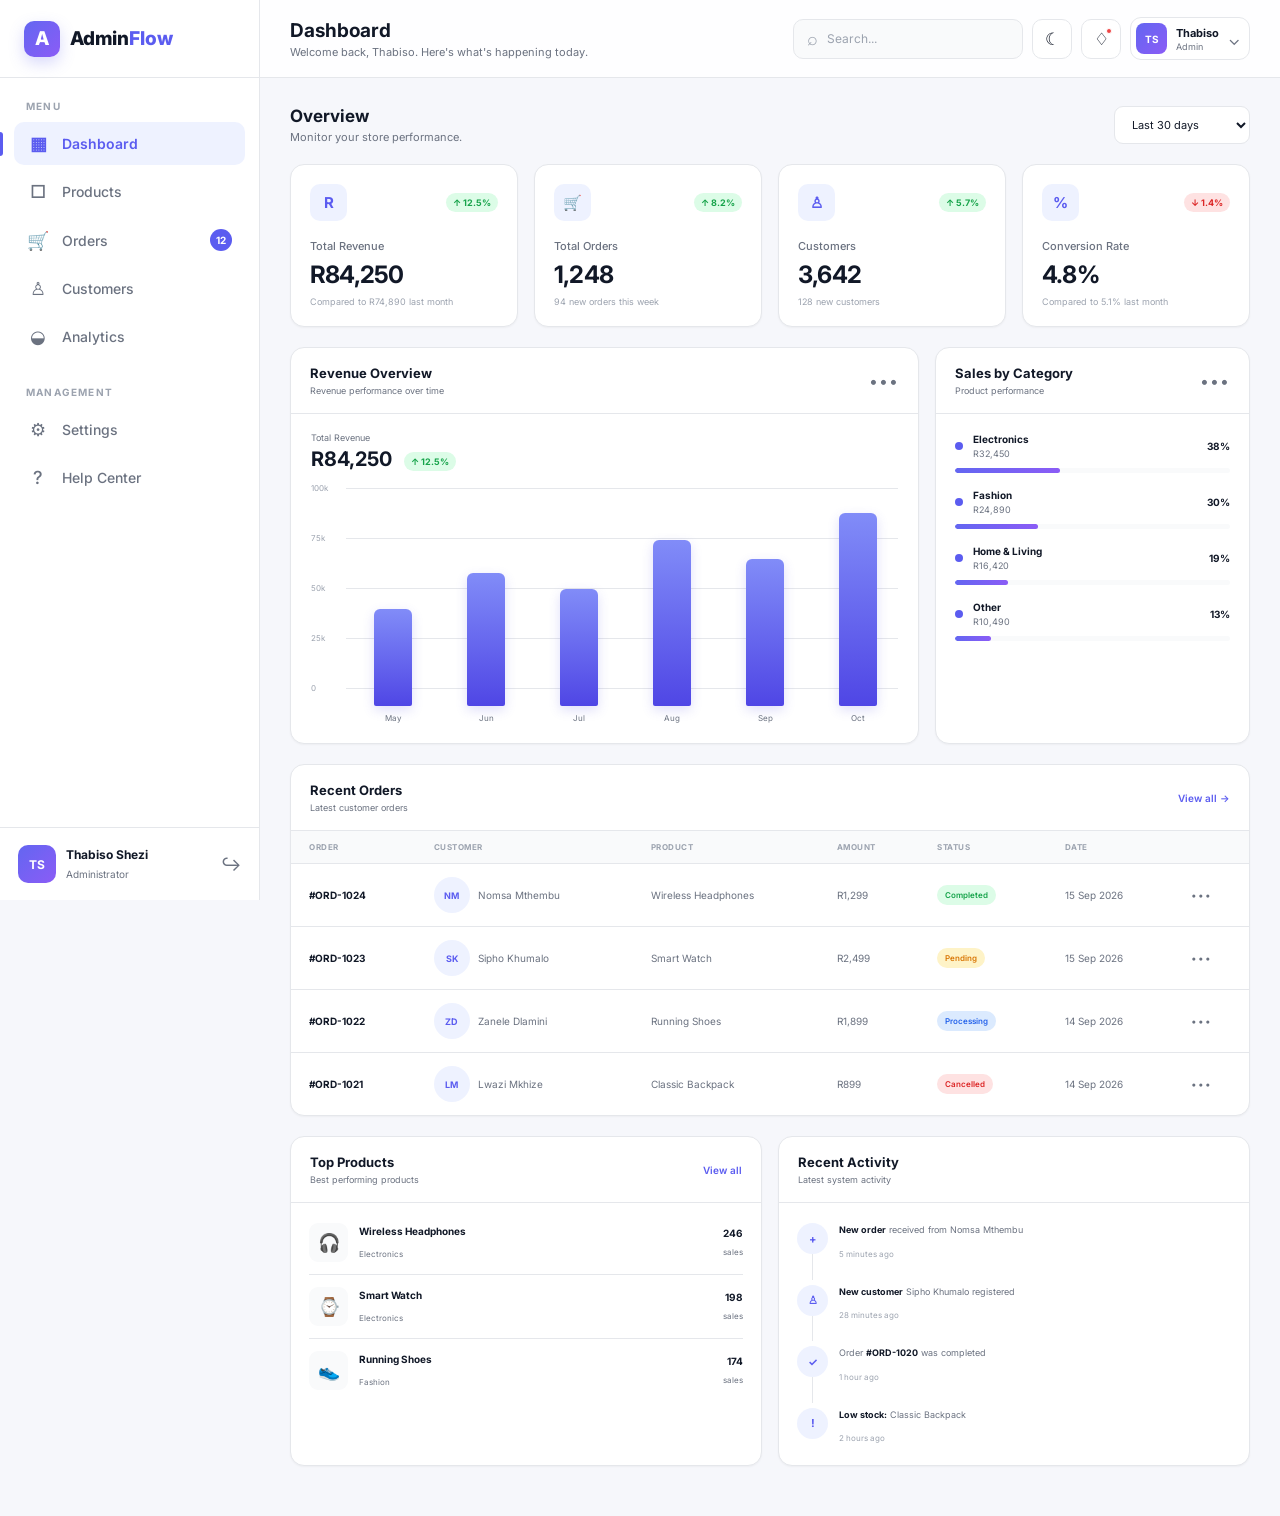
==== index.html @ e4ff373b "Add AdminFlow admin dashboard project" ====
<!DOCTYPE html>
<html lang="en">
<head>
    <meta charset="UTF-8">

    <meta
        name="viewport"
        content="width=device-width, initial-scale=1.0"
    >

    <meta
        name="description"
        content="Modern responsive admin dashboard built with HTML, CSS and JavaScript."
    >

    <title>Admin Dashboard</title>

    <link rel="stylesheet" href="style.css">
</head>

<body>

<div class="dashboard-layout">

    <!-- ============================= -->
    <!-- SIDEBAR -->
    <!-- ============================= -->

    <aside class="sidebar" id="sidebar">

        <div class="sidebar-header">

            <a href="index.html" class="logo">
                <span class="logo-icon">A</span>

                <span class="logo-text">
                    Admin<span>Flow</span>
                </span>
            </a>

            <button
                class="sidebar-close"
                id="sidebarClose"
                aria-label="Close sidebar"
            >
                ✕
            </button>

        </div>


        <!-- Navigation -->

        <nav class="sidebar-nav">

            <p class="nav-title">MENU</p>

            <a href="index.html" class="nav-link active">

                <span class="nav-icon">▦</span>

                <span>Dashboard</span>

            </a>


            <a href="products.html" class="nav-link">

                <span class="nav-icon">□</span>

                <span>Products</span>

            </a>


            <a href="orders.html" class="nav-link">

                <span class="nav-icon">🛒</span>

                <span>Orders</span>

                <span class="nav-badge">12</span>

            </a>


            <a href="customers.html" class="nav-link">

                <span class="nav-icon">♙</span>

                <span>Customers</span>

            </a>


            <a href="analytics.html" class="nav-link">

                <span class="nav-icon">◒</span>

                <span>Analytics</span>

            </a>


            <p class="nav-title settings-title">
                MANAGEMENT
            </p>


            <a href="settings.html" class="nav-link">

                <span class="nav-icon">⚙</span>
                
                <span>Settings</span>
            </a>


            <a href="help.html" class="nav-link">

                <span class="nav-icon">?</span>

                <span>Help Center</span>
                
            </a>

        </nav>


        <!-- User -->

        <div class="sidebar-user">

            <div class="user-avatar">
                TS
            </div>

            <div class="user-info">

                <strong>Thabiso Shezi</strong>

                <span>Administrator</span>

            </div>

            <button
                class="logout-btn"
                title="Logout"
                aria-label="Logout"
            >
                ↪
            </button>

        </div>

    </aside>



    <!-- ============================= -->
    <!-- MAIN -->
    <!-- ============================= -->

    <main class="main-content">


        <!-- ============================= -->
        <!-- HEADER -->
        <!-- ============================= -->

        <header class="top-header">

            <div class="header-left">

                <button
                    class="menu-btn"
                    id="menuBtn"
                    aria-label="Open sidebar"
                >
                    ☰
                </button>


                <div>

                    <h1>Dashboard</h1>

                    <p>
                        Welcome back, Thabiso.
                        Here's what's happening today.
                    </p>

                </div>

            </div>


            <div class="header-actions">


                <!-- Search -->

                <div class="search-box">

                    <span>⌕</span>

                    <input
                        type="search"
                        id="dashboardSearch"
                        placeholder="Search..."
                        aria-label="Search dashboard"
                    >

                </div>


                <!-- Theme -->

                <button
                    class="header-btn"
                    id="themeToggle"
                    aria-label="Change theme"
                    title="Change theme"
                >
                    ☾
                </button>


                <!-- Notification -->

                <button
                    class="header-btn notification-btn"
                    aria-label="Notifications"
                    title="Notifications"
                >

                    ♢

                    <span class="notification-dot"></span>

                </button>


                <!-- Profile -->

                <button class="profile-button">

                    <div class="profile-avatar">
                        TS
                    </div>

                    <div class="profile-details">

                        <strong>Thabiso</strong>

                        <span>Admin</span>

                    </div>

                    <span class="profile-arrow">⌄</span>

                </button>

            </div>

        </header>



        <!-- ============================= -->
        <!-- DASHBOARD CONTENT -->
        <!-- ============================= -->

        <div class="dashboard-content">


            <!-- ============================= -->
            <!-- OVERVIEW -->
            <!-- ============================= -->

            <div class="section-heading">

                <div>

                    <h2>Overview</h2>

                    <p>
                        Monitor your store performance.
                    </p>

                </div>


                <select
                    id="dateFilter"
                    class="date-filter"
                    aria-label="Select report period"
                >

                    <option value="7">
                        Last 7 days
                    </option>

                    <option value="30" selected>
                        Last 30 days
                    </option>

                    <option value="90">
                        Last 90 days
                    </option>

                </select>

            </div>



            <!-- ============================= -->
            <!-- STAT CARDS -->
            <!-- ============================= -->

            <section class="stats-grid">


                <!-- Revenue -->

                <article class="stat-card">

                    <div class="stat-top">

                        <div class="stat-icon">
                            R
                        </div>

                        <span class="stat-change positive">
                            ↑ 12.5%
                        </span>

                    </div>


                    <p class="stat-label">
                        Total Revenue
                    </p>

                    <h3 id="totalRevenue">
                        R84,250
                    </h3>

                    <p class="stat-description">
                        Compared to R74,890 last month
                    </p>

                </article>



                <!-- Orders -->

                <article class="stat-card">

                    <div class="stat-top">

                        <div class="stat-icon">
                            🛒
                        </div>

                        <span class="stat-change positive">
                            ↑ 8.2%
                        </span>

                    </div>


                    <p class="stat-label">
                        Total Orders
                    </p>

                    <h3 id="totalOrders">
                        1,248
                    </h3>

                    <p class="stat-description">
                        94 new orders this week
                    </p>

                </article>



                <!-- Customers -->

                <article class="stat-card">

                    <div class="stat-top">

                        <div class="stat-icon">
                            ♙
                        </div>

                        <span class="stat-change positive">
                            ↑ 5.7%
                        </span>

                    </div>


                    <p class="stat-label">
                        Customers
                    </p>

                    <h3 id="totalCustomers">
                        3,642
                    </h3>

                    <p class="stat-description">
                        128 new customers
                    </p>

                </article>



                <!-- Conversion -->

                <article class="stat-card">

                    <div class="stat-top">

                        <div class="stat-icon">
                            %
                        </div>

                        <span class="stat-change negative">
                            ↓ 1.4%
                        </span>

                    </div>


                    <p class="stat-label">
                        Conversion Rate
                    </p>

                    <h3>
                        4.8%
                    </h3>

                    <p class="stat-description">
                        Compared to 5.1% last month
                    </p>

                </article>

            </section>



            <!-- ============================= -->
            <!-- ANALYTICS AREA -->
            <!-- ============================= -->

            <section class="analytics-grid">


                <!-- Revenue Chart -->

                <article class="dashboard-card revenue-card">

                    <div class="card-header">

                        <div>

                            <h3>Revenue Overview</h3>

                            <p>
                                Revenue performance over time
                            </p>

                        </div>


                        <button class="card-menu">
                            •••
                        </button>

                    </div>


                    <div class="revenue-summary">

                        <div>

                            <span>Total Revenue</span>

                            <strong>
                                R84,250
                            </strong>

                        </div>

                        <span class="stat-change positive">
                            ↑ 12.5%
                        </span>

                    </div>


                    <!-- Custom CSS/JS chart -->

                    <div
                        class="chart-container"
                        id="revenueChart"
                    >

                        <div class="chart-grid">

                            <span>100k</span>
                            <span>75k</span>
                            <span>50k</span>
                            <span>25k</span>
                            <span>0</span>

                        </div>


                        <div class="chart-bars">

                            <div
                                class="chart-column"
                                data-value="42"
                            >
                                <div
                                    class="chart-bar"
                                    style="height: 42%;"
                                ></div>

                                <span>May</span>
                            </div>


                            <div
                                class="chart-column"
                                data-value="58"
                            >
                                <div
                                    class="chart-bar"
                                    style="height: 58%;"
                                ></div>

                                <span>Jun</span>
                            </div>


                            <div
                                class="chart-column"
                                data-value="51"
                            >
                                <div
                                    class="chart-bar"
                                    style="height: 51%;"
                                ></div>

                                <span>Jul</span>
                            </div>


                            <div
                                class="chart-column"
                                data-value="72"
                            >
                                <div
                                    class="chart-bar"
                                    style="height: 72%;"
                                ></div>

                                <span>Aug</span>
                            </div>


                            <div
                                class="chart-column"
                                data-value="64"
                            >
                                <div
                                    class="chart-bar"
                                    style="height: 64%;"
                                ></div>

                                <span>Sep</span>
                            </div>


                            <div
                                class="chart-column"
                                data-value="84"
                            >
                                <div
                                    class="chart-bar"
                                    style="height: 84%;"
                                ></div>

                                <span>Oct</span>
                            </div>

                        </div>

                    </div>

                </article>



                <!-- Sales -->

                <article class="dashboard-card">

                    <div class="card-header">

                        <div>

                            <h3>Sales by Category</h3>

                            <p>
                                Product performance
                            </p>

                        </div>

                        <button class="card-menu">
                            •••
                        </button>

                    </div>


                    <div class="sales-list">


                        <div class="sales-item">

                            <div class="sales-info">

                                <span class="sales-dot"></span>

                                <div>

                                    <strong>Electronics</strong>

                                    <span>R32,450</span>

                                </div>

                            </div>

                            <strong>38%</strong>

                        </div>


                        <div class="progress">

                            <div
                                class="progress-bar"
                                style="width: 38%;"
                            ></div>

                        </div>



                        <div class="sales-item">

                            <div class="sales-info">

                                <span class="sales-dot"></span>

                                <div>

                                    <strong>Fashion</strong>

                                    <span>R24,890</span>

                                </div>

                            </div>

                            <strong>30%</strong>

                        </div>


                        <div class="progress">

                            <div
                                class="progress-bar"
                                style="width: 30%;"
                            ></div>

                        </div>



                        <div class="sales-item">

                            <div class="sales-info">

                                <span class="sales-dot"></span>

                                <div>

                                    <strong>Home & Living</strong>

                                    <span>R16,420</span>

                                </div>

                            </div>

                            <strong>19%</strong>

                        </div>


                        <div class="progress">

                            <div
                                class="progress-bar"
                                style="width: 19%;"
                            ></div>

                        </div>



                        <div class="sales-item">

                            <div class="sales-info">

                                <span class="sales-dot"></span>

                                <div>

                                    <strong>Other</strong>

                                    <span>R10,490</span>

                                </div>

                            </div>

                            <strong>13%</strong>

                        </div>


                        <div class="progress">

                            <div
                                class="progress-bar"
                                style="width: 13%;"
                            ></div>

                        </div>

                    </div>

                </article>

            </section>



            <!-- ============================= -->
            <!-- RECENT ORDERS -->
            <!-- ============================= -->

            <section class="dashboard-card orders-card">

                <div class="card-header">

                    <div>

                        <h3>Recent Orders</h3>

                        <p>
                            Latest customer orders
                        </p>

                    </div>


                    <a
                        href="orders.html"
                        class="view-all"
                    >
                        View all →
                    </a>

                </div>


                <div class="table-wrapper">

                    <table>

                        <thead>

                        <tr>

                            <th>ORDER</th>
                            <th>CUSTOMER</th>
                            <th>PRODUCT</th>
                            <th>AMOUNT</th>
                            <th>STATUS</th>
                            <th>DATE</th>
                            <th></th>

                        </tr>

                        </thead>


                        <tbody id="recentOrders">

                        <tr>

                            <td>
                                <strong>#ORD-1024</strong>
                            </td>

                            <td>

                                <div class="customer-cell">

                                    <span class="customer-avatar">
                                        NM
                                    </span>

                                    <span>
                                        Nomsa Mthembu
                                    </span>

                                </div>

                            </td>

                            <td>
                                Wireless Headphones
                            </td>

                            <td>
                                R1,299
                            </td>

                            <td>
                                <span class="status completed">
                                    Completed
                                </span>
                            </td>

                            <td>
                                15 Sep 2026
                            </td>

                            <td>
                                <button class="table-action">
                                    •••
                                </button>
                            </td>

                        </tr>


                        <tr>

                            <td>
                                <strong>#ORD-1023</strong>
                            </td>

                            <td>

                                <div class="customer-cell">

                                    <span class="customer-avatar">
                                        SK
                                    </span>

                                    <span>
                                        Sipho Khumalo
                                    </span>

                                </div>

                            </td>

                            <td>
                                Smart Watch
                            </td>

                            <td>
                                R2,499
                            </td>

                            <td>

                                <span class="status pending">
                                    Pending
                                </span>

                            </td>

                            <td>
                                15 Sep 2026
                            </td>

                            <td>

                                <button class="table-action">
                                    •••
                                </button>

                            </td>

                        </tr>


                        <tr>

                            <td>
                                <strong>#ORD-1022</strong>
                            </td>

                            <td>

                                <div class="customer-cell">

                                    <span class="customer-avatar">
                                        ZD
                                    </span>

                                    <span>
                                        Zanele Dlamini
                                    </span>

                                </div>

                            </td>

                            <td>
                                Running Shoes
                            </td>

                            <td>
                                R1,899
                            </td>

                            <td>

                                <span class="status processing">
                                    Processing
                                </span>

                            </td>

                            <td>
                                14 Sep 2026
                            </td>

                            <td>

                                <button class="table-action">
                                    •••
                                </button>

                            </td>

                        </tr>


                        <tr>

                            <td>
                                <strong>#ORD-1021</strong>
                            </td>

                            <td>

                                <div class="customer-cell">

                                    <span class="customer-avatar">
                                        LM
                                    </span>

                                    <span>
                                        Lwazi Mkhize
                                    </span>

                                </div>

                            </td>

                            <td>
                                Classic Backpack
                            </td>

                            <td>
                                R899
                            </td>

                            <td>

                                <span class="status cancelled">
                                    Cancelled
                                </span>

                            </td>

                            <td>
                                14 Sep 2026
                            </td>

                            <td>

                                <button class="table-action">
                                    •••
                                </button>

                            </td>

                        </tr>

                        </tbody>

                    </table>

                </div>

            </section>



            <!-- ============================= -->
            <!-- BOTTOM GRID -->
            <!-- ============================= -->

            <section class="bottom-grid">


                <!-- Top Products -->

                <article class="dashboard-card">

                    <div class="card-header">

                        <div>

                            <h3>Top Products</h3>

                            <p>
                                Best performing products
                            </p>

                        </div>

                        <a
                            href="products.html"
                            class="view-all"
                        >
                            View all
                        </a>

                    </div>


                    <div class="product-list">


                        <div class="product-item">

                            <div class="product-image">
                                🎧
                            </div>

                            <div class="product-info">

                                <strong>
                                    Wireless Headphones
                                </strong>

                                <span>
                                    Electronics
                                </span>

                            </div>

                            <div class="product-sales">

                                <strong>246</strong>

                                <span>sales</span>

                            </div>

                        </div>



                        <div class="product-item">

                            <div class="product-image">
                                ⌚
                            </div>

                            <div class="product-info">

                                <strong>
                                    Smart Watch
                                </strong>

                                <span>
                                    Electronics
                                </span>

                            </div>

                            <div class="product-sales">

                                <strong>198</strong>

                                <span>sales</span>

                            </div>

                        </div>



                        <div class="product-item">

                            <div class="product-image">
                                👟
                            </div>

                            <div class="product-info">

                                <strong>
                                    Running Shoes
                                </strong>

                                <span>
                                    Fashion
                                </span>

                            </div>

                            <div class="product-sales">

                                <strong>174</strong>

                                <span>sales</span>

                            </div>

                        </div>

                    </div>

                </article>



                <!-- Activity -->

                <article class="dashboard-card">

                    <div class="card-header">

                        <div>

                            <h3>Recent Activity</h3>

                            <p>
                                Latest system activity
                            </p>

                        </div>

                    </div>


                    <div class="activity-list">


                        <div class="activity-item">

                            <span class="activity-icon">
                                +
                            </span>

                            <div>

                                <p>
                                    <strong>New order</strong>
                                    received from Nomsa Mthembu
                                </p>

                                <span>
                                    5 minutes ago
                                </span>

                            </div>

                        </div>



                        <div class="activity-item">

                            <span class="activity-icon">
                                ♙
                            </span>

                            <div>

                                <p>
                                    <strong>New customer</strong>
                                    Sipho Khumalo registered
                                </p>

                                <span>
                                    28 minutes ago
                                </span>

                            </div>

                        </div>



                        <div class="activity-item">

                            <span class="activity-icon">
                                ✓
                            </span>

                            <div>

                                <p>
                                    Order
                                    <strong>#ORD-1020</strong>
                                    was completed
                                </p>

                                <span>
                                    1 hour ago
                                </span>

                            </div>

                        </div>



                        <div class="activity-item">

                            <span class="activity-icon">
                                !
                            </span>

                            <div>

                                <p>
                                    <strong>Low stock:</strong>
                                    Classic Backpack
                                </p>

                                <span>
                                    2 hours ago
                                </span>

                            </div>

                        </div>

                    </div>

                </article>

            </section>

        </div>

    </main>

</div>


<!-- Mobile overlay -->

<div
    class="sidebar-overlay"
    id="sidebarOverlay"
></div>


<!-- JavaScript -->

<script src="script.js"></script>
</body>
</html>
---- style.css ----
/* =====================================================
   ADMINFLOW DASHBOARD
   style.css
   ===================================================== */

@import url("https://fonts.googleapis.com/css2?family=Inter:wght@400;500;600;700;800&display=swap");


/* =========================
   VARIABLES
   ========================= */

:root {
    --bg: #f6f7fb;
    --surface: #ffffff;
    --surface-secondary: #f9fafb;

    --text-primary: #111827;
    --text-secondary: #6b7280;
    --text-light: #9ca3af;

    --border: #e5e7eb;

    --primary: #5b5cf0;
    --primary-hover: #4f46e5;
    --primary-light: #eef2ff;

    --success: #16a34a;
    --success-bg: #dcfce7;

    --warning: #d97706;
    --warning-bg: #fef3c7;

    --danger: #dc2626;
    --danger-bg: #fee2e2;

    --info: #2563eb;
    --info-bg: #dbeafe;

    --sidebar-width: 260px;

    --shadow-sm:
        0 1px 2px rgba(0, 0, 0, 0.04);

    --shadow:
        0 8px 30px rgba(0, 0, 0, 0.06);

    --radius-sm: 8px;
    --radius: 14px;
    --radius-lg: 18px;

    --transition: 0.25s ease;
}


/* =========================
   DARK MODE
   ========================= */

body.dark {
    --bg: #09090b;
    --surface: #111113;
    --surface-secondary: #18181b;

    --text-primary: #f4f4f5;
    --text-secondary: #a1a1aa;
    --text-light: #71717a;

    --border: #27272a;

    --primary-light: rgba(91, 92, 240, 0.12);

    --shadow:
        0 10px 40px rgba(0, 0, 0, 0.3);
}


/* =========================
   RESET
   ========================= */

* {
    margin: 0;
    padding: 0;
    box-sizing: border-box;
}

html {
    scroll-behavior: smooth;
}

body {
    font-family: "Inter", sans-serif;
    background: var(--bg);
    color: var(--text-primary);
    min-height: 100vh;
    transition:
        background var(--transition),
        color var(--transition);
}

button,
input,
select {
    font: inherit;
}

button {
    border: none;
    cursor: pointer;
}

a {
    text-decoration: none;
    color: inherit;
}


/* =========================
   LAYOUT
   ========================= */

.dashboard-layout {
    display: flex;
    min-height: 100vh;
}


/* =====================================================
   SIDEBAR
   ===================================================== */

.sidebar {
    position: fixed;

    top: 0;
    left: 0;
    bottom: 0;

    width: var(--sidebar-width);

    background: var(--surface);

    border-right: 1px solid var(--border);

    display: flex;
    flex-direction: column;

    z-index: 1000;

    transition:
        transform var(--transition),
        background var(--transition);
}


/* Sidebar header */

.sidebar-header {
    height: 78px;

    display: flex;
    align-items: center;
    justify-content: space-between;

    padding: 0 24px;

    border-bottom: 1px solid var(--border);
}


/* Logo */

.logo {
    display: flex;
    align-items: center;
    gap: 10px;

    font-weight: 800;
    font-size: 19px;
}

.logo-icon {
    width: 36px;
    height: 36px;

    display: grid;
    place-items: center;

    border-radius: 10px;

    color: white;

    background:
        linear-gradient(
            135deg,
            #6366f1,
            #8b5cf6
        );

    box-shadow:
        0 6px 15px rgba(99, 102, 241, 0.25);
}

.logo-text span {
    color: var(--primary);
}


/* Close button */

.sidebar-close {
    display: none;

    background: transparent;

    color: var(--text-secondary);

    font-size: 20px;
}


/* =========================
   SIDEBAR NAV
   ========================= */

.sidebar-nav {
    padding: 22px 14px;

    flex: 1;

    overflow-y: auto;
}

.nav-title {
    padding: 0 12px;

    margin-bottom: 10px;

    font-size: 10px;

    font-weight: 700;

    letter-spacing: 1.2px;

    color: var(--text-light);
}

.settings-title {
    margin-top: 28px;
}


/* Links */

.nav-link {
    position: relative;

    display: flex;
    align-items: center;

    gap: 13px;

    padding: 11px 13px;

    margin-bottom: 5px;

    border-radius: 10px;

    color: var(--text-secondary);

    font-size: 14px;

    font-weight: 500;

    transition: var(--transition);
}

.nav-link:hover {
    background: var(--surface-secondary);

    color: var(--text-primary);

    transform: translateX(2px);
}


/* Active */

.nav-link.active {
    color: var(--primary);

    background: var(--primary-light);

    font-weight: 600;
}

.nav-link.active::before {
    content: "";

    position: absolute;

    left: -14px;

    width: 3px;
    height: 24px;

    background: var(--primary);

    border-radius:
        0 4px 4px 0;
}


/* Icons */

.nav-icon {
    width: 22px;

    text-align: center;

    font-size: 18px;
}


/* Badge */

.nav-badge {
    margin-left: auto;

    min-width: 22px;
    height: 22px;

    padding: 0 6px;

    display: grid;
    place-items: center;

    border-radius: 20px;

    background: var(--primary);

    color: white;

    font-size: 10px;

    font-weight: 700;
}


/* =========================
   SIDEBAR USER
   ========================= */

.sidebar-user {
    display: flex;
    align-items: center;

    gap: 10px;

    padding: 17px 18px;

    border-top: 1px solid var(--border);
}

.user-avatar,
.profile-avatar {
    display: grid;
    place-items: center;

    flex-shrink: 0;

    font-weight: 700;

    color: white;

    background:
        linear-gradient(
            135deg,
            #6366f1,
            #8b5cf6
        );
}

.user-avatar {
    width: 38px;
    height: 38px;

    border-radius: 10px;

    font-size: 12px;
}

.user-info {
    min-width: 0;

    flex: 1;
}

.user-info strong {
    display: block;

    font-size: 12px;

    white-space: nowrap;

    overflow: hidden;

    text-overflow: ellipsis;
}

.user-info span {
    font-size: 10px;

    color: var(--text-secondary);
}

.logout-btn {
    background: transparent;

    color: var(--text-secondary);

    font-size: 18px;

    transition: var(--transition);
}

.logout-btn:hover {
    color: var(--danger);

    transform: translateX(2px);
}


/* =====================================================
   MAIN CONTENT
   ===================================================== */

.main-content {
    width: calc(100% - var(--sidebar-width));

    margin-left: var(--sidebar-width);

    min-height: 100vh;
}


/* =====================================================
   TOP HEADER
   ===================================================== */

.top-header {
    min-height: 78px;

    display: flex;
    align-items: center;
    justify-content: space-between;

    gap: 20px;

    padding: 13px 30px;

    background:
        rgba(255, 255, 255, 0.85);

    border-bottom: 1px solid var(--border);

    position: sticky;

    top: 0;

    z-index: 500;

    backdrop-filter: blur(14px);
}

body.dark .top-header {
    background:
        rgba(17, 17, 19, 0.88);
}


/* Header left */

.header-left {
    display: flex;
    align-items: center;

    gap: 16px;
}

.header-left h1 {
    font-size: 19px;

    margin-bottom: 3px;
}

.header-left p {
    color: var(--text-secondary);

    font-size: 11px;
}


/* Menu button */

.menu-btn {
    display: none;

    width: 40px;
    height: 40px;

    border-radius: 9px;

    background: var(--surface-secondary);

    color: var(--text-primary);

    font-size: 20px;
}


/* Header actions */

.header-actions {
    display: flex;
    align-items: center;

    gap: 9px;
}


/* =========================
   SEARCH
   ========================= */

.search-box {
    width: 230px;
    height: 40px;

    display: flex;
    align-items: center;

    gap: 9px;

    padding: 0 13px;

    background: var(--surface-secondary);

    border: 1px solid var(--border);

    border-radius: 10px;

    transition: var(--transition);
}

.search-box:focus-within {
    border-color: var(--primary);

    box-shadow:
        0 0 0 3px rgba(91, 92, 240, 0.1);
}

.search-box span {
    color: var(--text-light);

    font-size: 18px;
}

.search-box input {
    width: 100%;

    border: none;
    outline: none;

    background: transparent;

    color: var(--text-primary);

    font-size: 12px;
}

.search-box input::placeholder {
    color: var(--text-light);
}


/* Header buttons */

.header-btn {
    position: relative;

    width: 40px;
    height: 40px;

    display: grid;
    place-items: center;

    border-radius: 10px;

    border: 1px solid var(--border);

    background: var(--surface);

    color: var(--text-primary);

    font-size: 17px;

    transition: var(--transition);
}

.header-btn:hover {
    background: var(--surface-secondary);

    transform: translateY(-1px);
}


/* Notification */

.notification-dot {
    position: absolute;

    top: 8px;
    right: 8px;

    width: 6px;
    height: 6px;

    background: #ef4444;

    border: 1px solid var(--surface);

    border-radius: 50%;
}


/* Profile */

.profile-button {
    display: flex;
    align-items: center;

    gap: 9px;

    padding: 5px 9px 5px 5px;

    border: 1px solid var(--border);

    border-radius: 11px;

    background: var(--surface);

    color: var(--text-primary);

    transition: var(--transition);
}

.profile-button:hover {
    background: var(--surface-secondary);
}

.profile-avatar {
    width: 31px;
    height: 31px;

    border-radius: 8px;

    font-size: 10px;
}

.profile-details {
    text-align: left;
}

.profile-details strong {
    display: block;

    font-size: 11px;
}

.profile-details span {
    display: block;

    margin-top: 1px;

    color: var(--text-secondary);

    font-size: 9px;
}

.profile-arrow {
    color: var(--text-secondary);
}


/* =====================================================
   DASHBOARD CONTENT
   ===================================================== */

.dashboard-content {
    width: 100%;

    max-width: 1600px;

    margin: auto;

    padding: 28px 30px 50px;
}


/* =========================
   SECTION HEADING
   ========================= */

.section-heading {
    display: flex;
    justify-content: space-between;
    align-items: center;

    gap: 20px;

    margin-bottom: 20px;
}

.section-heading h2 {
    font-size: 17px;

    margin-bottom: 4px;
}

.section-heading p {
    color: var(--text-secondary);

    font-size: 11px;
}


/* Date filter */

.date-filter {
    height: 38px;

    padding: 0 34px 0 13px;

    border: 1px solid var(--border);

    border-radius: 9px;

    background: var(--surface);

    color: var(--text-primary);

    outline: none;

    font-size: 11px;

    cursor: pointer;
}


/* =====================================================
   STAT CARDS
   ===================================================== */

.stats-grid {
    display: grid;

    grid-template-columns:
        repeat(4, minmax(0, 1fr));

    gap: 16px;

    margin-bottom: 20px;
}

.stat-card {
    padding: 19px;

    background: var(--surface);

    border: 1px solid var(--border);

    border-radius: var(--radius);

    box-shadow: var(--shadow-sm);

    transition: var(--transition);
}

.stat-card:hover {
    transform: translateY(-3px);

    box-shadow: var(--shadow);
}


/* Top */

.stat-top {
    display: flex;
    align-items: center;
    justify-content: space-between;

    margin-bottom: 18px;
}

.stat-icon {
    width: 37px;
    height: 37px;

    display: grid;
    place-items: center;

    border-radius: 10px;

    background: var(--primary-light);

    color: var(--primary);

    font-size: 15px;

    font-weight: 700;
}


/* Change */

.stat-change {
    display: inline-flex;
    align-items: center;

    padding: 4px 7px;

    border-radius: 20px;

    font-size: 9px;

    font-weight: 700;
}

.stat-change.positive {
    color: var(--success);

    background: var(--success-bg);
}

.stat-change.negative {
    color: var(--danger);

    background: var(--danger-bg);
}


/* Numbers */

.stat-label {
    margin-bottom: 7px;

    color: var(--text-secondary);

    font-size: 11px;

    font-weight: 500;
}

.stat-card h3 {
    margin-bottom: 7px;

    font-size: 24px;

    letter-spacing: -0.8px;
}

.stat-description {
    color: var(--text-light);

    font-size: 9px;
}


/* =====================================================
   GENERAL DASHBOARD CARD
   ===================================================== */

.dashboard-card {
    background: var(--surface);

    border: 1px solid var(--border);

    border-radius: var(--radius);

    box-shadow: var(--shadow-sm);

    overflow: hidden;
}


/* Card header */

.card-header {
    min-height: 65px;

    display: flex;
    align-items: center;
    justify-content: space-between;

    gap: 15px;

    padding: 17px 19px;

    border-bottom: 1px solid var(--border);
}

.card-header h3 {
    margin-bottom: 4px;

    font-size: 13px;
}

.card-header p {
    color: var(--text-secondary);

    font-size: 9px;
}

.card-menu,
.table-action {
    background: transparent;

    color: var(--text-secondary);

    letter-spacing: 1px;
}


/* =====================================================
   ANALYTICS
   ===================================================== */

.analytics-grid {
    display: grid;

    grid-template-columns:
        minmax(0, 2fr)
        minmax(280px, 1fr);

    gap: 16px;

    margin-bottom: 20px;
}


/* =========================
   REVENUE
   ========================= */

.revenue-summary {
    display: flex;
    align-items: flex-end;

    gap: 12px;

    padding: 18px 20px 0;
}

.revenue-summary div {
    display: flex;
    flex-direction: column;

    gap: 4px;
}

.revenue-summary span {
    color: var(--text-secondary);

    font-size: 9px;
}

.revenue-summary strong {
    font-size: 20px;
}


/* =========================
   CHART
   ========================= */

.chart-container {
    position: relative;

    height: 240px;

    margin: 12px 20px 20px;

    padding-left: 42px;

    overflow: hidden;
}


/* Grid labels */

.chart-grid {
    position: absolute;

    top: 0;
    bottom: 30px;
    left: 0;

    width: 100%;

    display: flex;
    flex-direction: column;

    justify-content: space-between;

    pointer-events: none;
}

.chart-grid span {
    position: relative;

    display: block;

    color: var(--text-light);

    font-size: 8px;
}

.chart-grid span::after {
    content: "";

    position: absolute;

    left: 35px;
    right: 0;

    top: 50%;

    height: 1px;

    background: var(--border);
}


/* Bars */

.chart-bars {
    position: absolute;

    top: 0;
    left: 42px;
    right: 0;
    bottom: 0;

    display: flex;
    align-items: flex-end;
    justify-content: space-around;

    gap: 12px;

    padding-top: 10px;
}

.chart-column {
    position: relative;

    height: 100%;

    flex: 1;

    display: flex;
    flex-direction: column;
    justify-content: flex-end;
    align-items: center;

    gap: 7px;
}

.chart-bar {
    width: 55%;

    max-width: 38px;

    min-width: 12px;

    border-radius: 6px 6px 2px 2px;

    background:
        linear-gradient(
            180deg,
            #818cf8,
            #4f46e5
        );

    box-shadow:
        0 4px 12px rgba(79, 70, 229, 0.18);

    transition:
        height 0.7s ease,
        transform var(--transition);
}

.chart-bar:hover {
    transform: scaleX(1.08);
}

.chart-column span {
    color: var(--text-secondary);

    font-size: 8px;
}


/* =====================================================
   SALES CATEGORY
   ===================================================== */

.sales-list {
    padding: 19px;
}

.sales-item {
    display: flex;
    justify-content: space-between;
    align-items: center;

    margin-top: 16px;
}

.sales-item:first-child {
    margin-top: 0;
}

.sales-info {
    display: flex;
    align-items: center;

    gap: 10px;
}

.sales-info div {
    display: flex;
    flex-direction: column;

    gap: 3px;
}

.sales-info strong,
.sales-item > strong {
    font-size: 10px;
}

.sales-info span:not(.sales-dot) {
    color: var(--text-secondary);

    font-size: 9px;
}

.sales-dot {
    width: 8px;
    height: 8px;

    border-radius: 50%;

    background: var(--primary);
}


/* Progress */

.progress {
    width: 100%;
    height: 5px;

    margin-top: 9px;

    border-radius: 10px;

    background: var(--surface-secondary);

    overflow: hidden;
}

.progress-bar {
    height: 100%;

    border-radius: 10px;

    background:
        linear-gradient(
            90deg,
            #6366f1,
            #8b5cf6
        );
}


/* =====================================================
   RECENT ORDERS TABLE
   ===================================================== */

.orders-card {
    margin-bottom: 20px;
}

.view-all {
    color: var(--primary);

    font-size: 10px;

    font-weight: 600;

    transition: var(--transition);
}

.view-all:hover {
    color: var(--primary-hover);
}


/* Table wrapper */

.table-wrapper {
    width: 100%;

    overflow-x: auto;
}

table {
    width: 100%;

    border-collapse: collapse;

    min-width: 850px;
}

th {
    padding: 11px 18px;

    background: var(--surface-secondary);

    border-bottom: 1px solid var(--border);

    color: var(--text-light);

    font-size: 8px;

    font-weight: 700;

    text-align: left;

    letter-spacing: 0.5px;
}

td {
    padding: 13px 18px;

    border-bottom: 1px solid var(--border);

    color: var(--text-secondary);

    font-size: 10px;
}

tbody tr {
    transition: var(--transition);
}

tbody tr:hover {
    background: var(--surface-secondary);
}

tbody tr:last-child td {
    border-bottom: none;
}

td strong {
    color: var(--text-primary);

    font-size: 10px;
}


/* Customer */

.customer-cell {
    display: flex;
    align-items: center;

    gap: 8px;
}

.customer-avatar {
    width: 29px;
    height: 29px;

    display: grid;
    place-items: center;

    flex-shrink: 0;

    border-radius: 8px;

    background: var(--primary-light);

    color: var(--primary);

    font-size: 8px;

    font-weight: 700;
}


/* =========================
   STATUS
   ========================= */

.status {
    display: inline-flex;

    padding: 5px 8px;

    border-radius: 20px;

    font-size: 8px;

    font-weight: 600;
}

.status.completed {
    color: var(--success);

    background: var(--success-bg);
}

.status.pending {
    color: var(--warning);

    background: var(--warning-bg);
}

.status.processing {
    color: var(--info);

    background: var(--info-bg);
}

.status.cancelled {
    color: var(--danger);

    background: var(--danger-bg);
}


/* =====================================================
   BOTTOM GRID
   ===================================================== */

.bottom-grid {
    display: grid;

    grid-template-columns:
        repeat(2, minmax(0, 1fr));

    gap: 16px;
}


/* =====================================================
   PRODUCTS
   ===================================================== */

.product-list {
    padding: 8px 18px;
}

.product-item {
    display: flex;
    align-items: center;

    gap: 11px;

    padding: 12px 0;

    border-bottom: 1px solid var(--border);
}

.product-item:last-child {
    border-bottom: none;
}

.product-image {
    width: 39px;
    height: 39px;

    display: grid;
    place-items: center;

    flex-shrink: 0;

    border-radius: 9px;

    background: var(--surface-secondary);

    font-size: 18px;
}

.product-info {
    min-width: 0;

    flex: 1;
}

.product-info strong {
    display: block;

    margin-bottom: 4px;

    font-size: 10px;
}

.product-info span {
    color: var(--text-secondary);

    font-size: 8px;
}

.product-sales {
    text-align: right;
}

.product-sales strong {
    display: block;

    font-size: 10px;
}

.product-sales span {
    color: var(--text-secondary);

    font-size: 8px;
}


/* =====================================================
   ACTIVITY
   ===================================================== */

.activity-list {
    padding: 8px 18px;
}

.activity-item {
    position: relative;

    display: flex;

    gap: 11px;

    padding: 12px 0;
}

.activity-item:not(:last-child)::after {
    content: "";

    position: absolute;

    left: 15px;

    top: 43px;
    bottom: -7px;

    width: 1px;

    background: var(--border);
}

.activity-icon {
    width: 31px;
    height: 31px;

    display: grid;
    place-items: center;

    flex-shrink: 0;

    border-radius: 50%;

    background: var(--primary-light);

    color: var(--primary);

    font-size: 11px;

    font-weight: 700;

    z-index: 1;
}

.activity-item p {
    margin-bottom: 4px;

    color: var(--text-secondary);

    font-size: 9px;

    line-height: 1.5;
}

.activity-item p strong {
    color: var(--text-primary);
}

.activity-item div > span {
    color: var(--text-light);

    font-size: 8px;
}


/* =====================================================
   SCROLLBAR
   ===================================================== */

::-webkit-scrollbar {
    width: 7px;
    height: 7px;
}

::-webkit-scrollbar-track {
    background: transparent;
}

::-webkit-scrollbar-thumb {
    background: #c7c9d1;

    border-radius: 10px;
}

body.dark ::-webkit-scrollbar-thumb {
    background: #3f3f46;
}


/* =====================================================
   SIDEBAR OVERLAY
   ===================================================== */

.sidebar-overlay {
    position: fixed;

    inset: 0;

    background:
        rgba(0, 0, 0, 0.5);

    backdrop-filter: blur(2px);

    z-index: 900;

    opacity: 0;

    visibility: hidden;

    transition: var(--transition);
}

.sidebar-overlay.show {
    opacity: 1;

    visibility: visible;
}


/* =====================================================
   RESPONSIVE - LARGE TABLET
   ===================================================== */

@media (max-width: 1200px) {

    .stats-grid {
        grid-template-columns:
            repeat(2, minmax(0, 1fr));
    }

    .analytics-grid {
        grid-template-columns: 1fr;
    }
}


/* =====================================================
   RESPONSIVE - TABLET
   ===================================================== */

@media (max-width: 900px) {

    .sidebar {
        transform: translateX(-100%);

        box-shadow:
            15px 0 40px rgba(0, 0, 0, 0.15);
    }

    .sidebar.show {
        transform: translateX(0);
    }

    .sidebar-close {
        display: block;
    }

    .main-content {
        width: 100%;

        margin-left: 0;
    }

    .menu-btn {
        display: grid;
        place-items: center;
    }

    .top-header {
        padding:
            12px 20px;
    }

    .dashboard-content {
        padding:
            24px 20px 40px;
    }

    .search-box {
        width: 180px;
    }

    .profile-details,
    .profile-arrow {
        display: none;
    }

    .profile-button {
        padding: 4px;
    }

    .bottom-grid {
        grid-template-columns: 1fr;
    }
}


/* =====================================================
   RESPONSIVE - MOBILE
   ===================================================== */

@media (max-width: 650px) {

    .top-header {
        min-height: 68px;
    }

    .header-left p {
        display: none;
    }

    .header-left h1 {
        font-size: 16px;
    }

    .search-box {
        display: none;
    }

    .dashboard-content {
        padding:
            20px 14px 35px;
    }

    .section-heading {
        align-items: flex-start;

        flex-direction: column;
    }

    .date-filter {
        width: 100%;
    }

    .stats-grid {
        grid-template-columns: 1fr;
    }

    .stat-card {
        padding: 18px;
    }

    .stat-card h3 {
        font-size: 22px;
    }

    .analytics-grid {
        grid-template-columns: 1fr;
    }

    .chart-container {
        height: 210px;

        margin-left: 12px;
        margin-right: 12px;
    }

    .card-header {
        padding:
            15px 16px;
    }

    .revenue-summary {
        padding-left: 16px;
        padding-right: 16px;
    }

    .sidebar {
        width: 270px;
    }
}


/* =====================================================
   VERY SMALL DEVICES
   ===================================================== */

@media (max-width: 400px) {

    .header-actions {
        gap: 5px;
    }

    .header-btn {
        width: 36px;
        height: 36px;
    }

    .profile-avatar {
        width: 28px;
        height: 28px;
    }

    .menu-btn {
        width: 36px;
        height: 36px;
    }

    .header-left {
        gap: 9px;
    }

    .dashboard-content {
        padding-left: 11px;
        padding-right: 11px;
    }
}

/* =====================================================
   PRODUCTS PAGE
   ===================================================== */

.products-page-heading {
    display: flex;
    justify-content: space-between;
    align-items: center;
    gap: 20px;
    margin-bottom: 22px;
}

.products-page-heading h2 {
    font-size: 20px;
    margin-bottom: 5px;
}

.products-page-heading p {
    font-size: 11px;
    color: var(--text-secondary);
}


/* =========================
   ADD PRODUCT BUTTON
   ========================= */

.add-product-btn {
    display: flex;
    align-items: center;
    justify-content: center;
    gap: 8px;

    padding: 11px 16px;

    background: var(--primary);
    color: #fff;

    border-radius: 10px;

    font-size: 11px;
    font-weight: 600;

    box-shadow:
        0 6px 15px rgba(91, 92, 240, 0.2);

    transition: var(--transition);
}

.add-product-btn:hover {
    background: var(--primary-hover);
    transform: translateY(-2px);
}

.add-product-btn span {
    font-size: 17px;
}


/* =========================
   PRODUCT STATS
   ========================= */

.product-stats-grid {
    display: grid;

    grid-template-columns:
        repeat(4, minmax(0, 1fr));

    gap: 16px;

    margin-bottom: 20px;
}


/* =========================
   PRODUCTS TABLE CARD
   ========================= */

.products-table-card {
    overflow: visible;
}

.products-toolbar {
    display: flex;
    align-items: center;
    justify-content: space-between;

    gap: 20px;

    padding: 18px 20px;

    border-bottom: 1px solid var(--border);
}

.products-toolbar h3 {
    font-size: 13px;
    margin-bottom: 4px;
}

.products-toolbar p {
    font-size: 9px;
    color: var(--text-secondary);
}


/* =========================
   FILTERS
   ========================= */

.product-filters {
    display: flex;
    gap: 9px;
}

.product-filters select {
    min-width: 135px;
    height: 37px;

    padding: 0 30px 0 11px;

    border: 1px solid var(--border);
    border-radius: 8px;

    background: var(--surface);
    color: var(--text-primary);

    outline: none;

    font-size: 10px;

    cursor: pointer;

    transition: var(--transition);
}

.product-filters select:focus {
    border-color: var(--primary);

    box-shadow:
        0 0 0 3px rgba(91, 92, 240, 0.1);
}


/* =========================
   PRODUCT TABLE INFO
   ========================= */

.product-table-info {
    display: flex;
    align-items: center;
    gap: 10px;
}

.table-product-image {
    width: 40px;
    height: 40px;

    display: grid;
    place-items: center;

    flex-shrink: 0;

    border-radius: 10px;

    background: var(--surface-secondary);

    border: 1px solid var(--border);

    font-size: 18px;
}

.product-table-info strong {
    display: block;

    margin-bottom: 4px;

    color: var(--text-primary);

    font-size: 10px;
}

.product-table-info span {
    color: var(--text-light);

    font-size: 8px;
}


/* =========================
   PRODUCT ACTIONS
   ========================= */

.product-actions {
    display: flex;
    align-items: center;
    gap: 6px;
}

.edit-product-btn,
.delete-product-btn {
    width: 31px;
    height: 31px;

    display: grid;
    place-items: center;

    border: 1px solid var(--border);

    border-radius: 7px;

    background: var(--surface);

    font-size: 12px;

    transition: var(--transition);
}

.edit-product-btn {
    color: var(--primary);
}

.edit-product-btn:hover {
    color: white;
    background: var(--primary);
    border-color: var(--primary);

    transform: translateY(-1px);
}

.delete-product-btn {
    color: var(--danger);
}

.delete-product-btn:hover {
    color: white;
    background: var(--danger);
    border-color: var(--danger);

    transform: translateY(-1px);
}


/* =====================================================
   EMPTY STATE
   ===================================================== */

.products-empty-state {
    padding: 60px 20px;

    text-align: center;
}

.products-empty-state[hidden] {
    display: none;
}

.products-empty-state div {
    width: 55px;
    height: 55px;

    display: grid;
    place-items: center;

    margin: 0 auto 15px;

    border-radius: 50%;

    background: var(--primary-light);

    color: var(--primary);

    font-size: 25px;
}

.products-empty-state h3 {
    margin-bottom: 7px;

    font-size: 14px;
}

.products-empty-state p {
    color: var(--text-secondary);

    font-size: 10px;
}


/* =====================================================
   PRODUCT MODAL OVERLAY
   ===================================================== */

.product-modal-overlay {
    position: fixed;

    inset: 0;

    display: flex;
    justify-content: center;
    align-items: center;

    padding: 20px;

    background:
        rgba(9, 9, 11, 0.65);

    backdrop-filter: blur(5px);

    z-index: 5000;

    opacity: 0;
    visibility: hidden;

    transition: 0.25s ease;
}

.product-modal-overlay.show {
    opacity: 1;
    visibility: visible;
}


/* =====================================================
   PRODUCT MODAL
   ===================================================== */

.product-modal {
    width: 100%;
    max-width: 540px;

    max-height: 90vh;

    overflow-y: auto;

    background: var(--surface);

    border: 1px solid var(--border);

    border-radius: 16px;

    box-shadow:
        0 25px 60px rgba(0, 0, 0, 0.25);

    transform:
        translateY(20px)
        scale(0.98);

    transition: 0.25s ease;
}

.product-modal-overlay.show .product-modal {
    transform:
        translateY(0)
        scale(1);
}


/* =========================
   MODAL HEADER
   ========================= */

.product-modal-header {
    display: flex;
    justify-content: space-between;
    align-items: flex-start;

    gap: 20px;

    padding: 20px 22px;

    border-bottom: 1px solid var(--border);
}

.product-modal-header h2 {
    margin-bottom: 5px;

    font-size: 16px;
}

.product-modal-header p {
    color: var(--text-secondary);

    font-size: 10px;
}

.modal-close {
    width: 32px;
    height: 32px;

    display: grid;
    place-items: center;

    flex-shrink: 0;

    border-radius: 8px;

    background: var(--surface-secondary);

    color: var(--text-secondary);

    transition: var(--transition);
}

.modal-close:hover {
    background: var(--danger-bg);
    color: var(--danger);
}


/* =====================================================
   PRODUCT FORM
   ===================================================== */

#productForm {
    padding: 22px;
}

.form-group {
    margin-bottom: 17px;
}

.form-group label {
    display: block;

    margin-bottom: 7px;

    color: var(--text-primary);

    font-size: 10px;
    font-weight: 600;
}

.form-group input,
.form-group select,
.form-group textarea {
    width: 100%;

    border: 1px solid var(--border);

    border-radius: 9px;

    background: var(--surface-secondary);

    color: var(--text-primary);

    outline: none;

    font-size: 11px;

    transition: var(--transition);
}

.form-group input,
.form-group select {
    height: 42px;

    padding: 0 12px;
}

.form-group textarea {
    padding: 12px;

    resize: vertical;

    min-height: 90px;
}

.form-group input:focus,
.form-group select:focus,
.form-group textarea:focus {
    border-color: var(--primary);

    background: var(--surface);

    box-shadow:
        0 0 0 3px rgba(91, 92, 240, 0.1);
}

.form-group input::placeholder,
.form-group textarea::placeholder {
    color: var(--text-light);
}

.form-group small {
    display: block;

    margin-top: 6px;

    color: var(--text-light);

    font-size: 8px;
}


/* =========================
   FORM ROW
   ========================= */

.form-row {
    display: grid;

    grid-template-columns:
        repeat(2, minmax(0, 1fr));

    gap: 14px;
}


/* =====================================================
   MODAL ACTIONS
   ===================================================== */

.modal-actions {
    display: flex;
    justify-content: flex-end;

    gap: 9px;

    padding-top: 5px;
}

.cancel-product-btn,
.save-product-btn {
    min-width: 100px;

    padding: 10px 15px;

    border-radius: 9px;

    font-size: 10px;

    font-weight: 600;

    transition: var(--transition);
}

.cancel-product-btn {
    background: var(--surface-secondary);

    color: var(--text-secondary);

    border: 1px solid var(--border);
}

.cancel-product-btn:hover {
    color: var(--text-primary);

    background: var(--border);
}

.save-product-btn {
    background: var(--primary);

    color: white;
}

.save-product-btn:hover {
    background: var(--primary-hover);

    transform: translateY(-1px);
}


/* =====================================================
   DARK MODE FIXES
   ===================================================== */

body.dark .stat-change.positive,
body.dark .status.completed {
    background:
        rgba(22, 163, 74, 0.12);
}

body.dark .stat-change.negative,
body.dark .status.cancelled {
    background:
        rgba(220, 38, 38, 0.12);
}

body.dark .status.pending {
    background:
        rgba(217, 119, 6, 0.12);
}

body.dark .status.processing {
    background:
        rgba(37, 99, 235, 0.12);
}


/* =====================================================
   PRODUCTS RESPONSIVE
   ===================================================== */

@media (max-width: 1100px) {

    .product-stats-grid {
        grid-template-columns:
            repeat(2, minmax(0, 1fr));
    }
}


@media (max-width: 750px) {

    .products-page-heading {
        align-items: stretch;
        flex-direction: column;
    }

    .add-product-btn {
        width: 100%;
    }

    .products-toolbar {
        align-items: stretch;
        flex-direction: column;
    }

    .product-filters {
        width: 100%;
    }

    .product-filters select {
        flex: 1;
        min-width: 0;
    }
}


@media (max-width: 550px) {

    .product-stats-grid {
        grid-template-columns: 1fr;
    }

    .product-filters {
        flex-direction: column;
    }

    .product-filters select {
        width: 100%;
    }

    .form-row {
        grid-template-columns: 1fr;
        gap: 0;
    }

    .product-modal-overlay {
        padding: 10px;
    }

    .product-modal {
        max-height: 95vh;
    }

    .product-modal-header,
    #productForm {
        padding: 17px;
    }

    .modal-actions {
        flex-direction: column-reverse;
    }

    .cancel-product-btn,
    .save-product-btn {
        width: 100%;
    }
}

/* =====================================================
   ORDERS PAGE
   ===================================================== */

/* =========================
   ORDER STATUS SELECT
   ========================= */

.order-status-select {
    width: 100%;
    height: 42px;

    padding: 0 12px;

    border: 1px solid var(--border);
    border-radius: 9px;

    background: var(--surface-secondary);
    color: var(--text-primary);

    font-size: 11px;

    outline: none;
    cursor: pointer;

    transition: var(--transition);
}

.order-status-select:focus {
    border-color: var(--primary);

    box-shadow:
        0 0 0 3px
        rgba(91, 92, 240, 0.1);
}


/* =====================================================
   ORDER TABLE
   ===================================================== */

#ordersTableBody tr {
    transition: var(--transition);
}

#ordersTableBody tr:hover {
    background: var(--surface-secondary);
}


/* Order ID */

.order-id {
    color: var(--primary);

    font-size: 10px;
    font-weight: 700;
}


/* Customer */

.order-customer {
    display: flex;
    align-items: center;

    gap: 9px;
}

.order-customer-info {
    min-width: 0;
}

.order-customer-info strong {
    display: block;

    margin-bottom: 3px;

    color: var(--text-primary);

    font-size: 10px;
}

.order-customer-info span {
    display: block;

    color: var(--text-light);

    font-size: 8px;

    max-width: 160px;

    overflow: hidden;

    text-overflow: ellipsis;

    white-space: nowrap;
}


/* =====================================================
   PAYMENT STATUS
   ===================================================== */

.payment-status {
    display: inline-flex;
    align-items: center;

    gap: 5px;

    padding: 5px 8px;

    border-radius: 20px;

    font-size: 8px;
    font-weight: 600;
}

.payment-status::before {
    content: "";

    width: 5px;
    height: 5px;

    border-radius: 50%;
}


/* Paid */

.payment-status.paid {
    color: var(--success);

    background: var(--success-bg);
}

.payment-status.paid::before {
    background: var(--success);
}


/* Pending */

.payment-status.payment-pending {
    color: var(--warning);

    background: var(--warning-bg);
}

.payment-status.payment-pending::before {
    background: var(--warning);
}


/* Refunded */

.payment-status.refunded {
    color: var(--danger);

    background: var(--danger-bg);
}

.payment-status.refunded::before {
    background: var(--danger);
}


/* =====================================================
   VIEW ORDER BUTTON
   ===================================================== */

.view-order-btn {
    display: inline-flex;
    align-items: center;
    justify-content: center;

    min-width: 60px;

    padding: 7px 10px;

    border: 1px solid var(--border);

    border-radius: 7px;

    background: var(--surface);

    color: var(--primary);

    font-size: 9px;
    font-weight: 600;

    transition: var(--transition);
}

.view-order-btn:hover {
    background: var(--primary);

    border-color: var(--primary);

    color: white;

    transform: translateY(-1px);
}


/* =====================================================
   ORDER MODAL
   ===================================================== */

.order-modal {
    max-width: 620px;
}

.order-details-body {
    padding: 22px;
}


/* =====================================================
   ORDER DETAIL SECTION
   ===================================================== */

.order-detail-section {
    margin-bottom: 25px;
}

.order-detail-section:last-of-type {
    margin-bottom: 18px;
}

.order-detail-section h3 {
    margin-bottom: 12px;

    font-size: 11px;
    font-weight: 700;
}


/* =====================================================
   CUSTOMER CARD
   ===================================================== */

.order-customer-card {
    display: flex;
    align-items: center;

    gap: 11px;

    padding: 13px;

    background: var(--surface-secondary);

    border: 1px solid var(--border);

    border-radius: 10px;
}

.order-customer-card .customer-avatar {
    width: 38px;
    height: 38px;

    font-size: 9px;
}

.order-customer-card strong {
    display: block;

    margin-bottom: 4px;

    font-size: 10px;
}

.order-customer-card span {
    color: var(--text-secondary);

    font-size: 9px;
}


/* =====================================================
   ORDER INFO GRID
   ===================================================== */

.order-info-grid {
    display: grid;

    grid-template-columns:
        repeat(2, minmax(0, 1fr));

    gap: 10px;
}

.order-info-grid > div {
    padding: 13px;

    background: var(--surface-secondary);

    border: 1px solid var(--border);

    border-radius: 9px;
}

.order-info-grid span {
    display: block;

    margin-bottom: 5px;

    color: var(--text-secondary);

    font-size: 8px;
}

.order-info-grid strong {
    font-size: 10px;
}


/* =====================================================
   ORDER PRODUCTS
   ===================================================== */

.modal-order-products {
    border: 1px solid var(--border);

    border-radius: 10px;

    overflow: hidden;
}

.modal-order-product {
    display: flex;
    align-items: center;

    gap: 11px;

    padding: 12px 13px;

    border-bottom: 1px solid var(--border);
}

.modal-order-product:last-child {
    border-bottom: none;
}

.modal-order-product-icon {
    width: 38px;
    height: 38px;

    display: grid;
    place-items: center;

    flex-shrink: 0;

    border-radius: 9px;

    background: var(--surface-secondary);

    font-size: 17px;
}

.modal-order-product-info {
    flex: 1;
    min-width: 0;
}

.modal-order-product-info strong {
    display: block;

    margin-bottom: 4px;

    font-size: 10px;
}

.modal-order-product-info span {
    color: var(--text-secondary);

    font-size: 8px;
}

.modal-order-product-price {
    text-align: right;
}

.modal-order-product-price strong {
    display: block;

    margin-bottom: 3px;

    font-size: 10px;
}

.modal-order-product-price span {
    color: var(--text-secondary);

    font-size: 8px;
}


/* =====================================================
   STATUS COLORS
   ===================================================== */

.status.pending {
    color: var(--warning);

    background: var(--warning-bg);
}

.status.processing {
    color: var(--info);

    background: var(--info-bg);
}

.status.completed {
    color: var(--success);

    background: var(--success-bg);
}

.status.cancelled {
    color: var(--danger);

    background: var(--danger-bg);
}


/* =====================================================
   DARK MODE
   ===================================================== */

body.dark .payment-status.paid {
    background:
        rgba(22, 163, 74, 0.12);
}

body.dark .payment-status.payment-pending {
    background:
        rgba(217, 119, 6, 0.12);
}

body.dark .payment-status.refunded {
    background:
        rgba(220, 38, 38, 0.12);
}


/* =====================================================
   RESPONSIVE
   ===================================================== */

@media (max-width: 650px) {

    .order-details-body {
        padding: 17px;
    }

    .order-info-grid {
        grid-template-columns: 1fr;
    }

    .modal-order-product {
        align-items: flex-start;
    }

    .modal-order-product-price {
        min-width: 65px;
    }
}


@media (max-width: 450px) {

    .order-customer-card {
        padding: 11px;
    }

    .modal-order-product {
        gap: 8px;

        padding: 11px;
    }

    .modal-order-product-icon {
        width: 34px;
        height: 34px;
    }
}

/* =====================================================
   CUSTOMERS PAGE
   ===================================================== */

/* =========================
   CUSTOMER TABLE
   ========================= */

.customers-table tbody tr {
    transition: var(--transition);
}

.customers-table tbody tr:hover {
    background: var(--surface-secondary);
}


/* =========================
   CUSTOMER TABLE PROFILE
   ========================= */

.customer-table-profile {
    display: flex;
    align-items: center;
    gap: 10px;
}

.customer-avatar {
    width: 36px;
    height: 36px;

    display: grid;
    place-items: center;

    flex-shrink: 0;

    border-radius: 50%;

    background: var(--primary-light);
    color: var(--primary);

    font-size: 9px;
    font-weight: 700;
}

.customer-table-info {
    min-width: 0;
}

.customer-table-info strong {
    display: block;

    margin-bottom: 3px;

    color: var(--text-primary);

    font-size: 10px;
}

.customer-table-info span {
    display: block;

    max-width: 170px;

    overflow: hidden;
    text-overflow: ellipsis;
    white-space: nowrap;

    color: var(--text-secondary);

    font-size: 8px;
}


/* =========================
   CUSTOMER LOCATION
   ========================= */

.customer-location {
    display: flex;
    align-items: center;
    gap: 5px;

    color: var(--text-secondary);

    font-size: 9px;
}

.customer-location-icon {
    color: var(--primary);
}


/* =========================
   CUSTOMER VIEW BUTTON
   ========================= */

.view-customer-btn {
    display: inline-flex;
    align-items: center;
    justify-content: center;

    min-width: 60px;

    padding: 7px 10px;

    border: 1px solid var(--border);
    border-radius: 7px;

    background: var(--surface);
    color: var(--primary);

    font-size: 9px;
    font-weight: 600;

    transition: var(--transition);
}

.view-customer-btn:hover {
    background: var(--primary);
    border-color: var(--primary);

    color: #fff;

    transform: translateY(-1px);
}


/* =====================================================
   CUSTOMER MODAL
   ===================================================== */

.customer-modal {
    max-width: 650px;
}


/* =========================
   CUSTOMER PROFILE HEADER
   ========================= */

.customer-profile-header {
    display: flex;
    align-items: center;

    gap: 14px;

    padding: 16px;

    margin-bottom: 22px;

    border: 1px solid var(--border);
    border-radius: 12px;

    background: var(--surface-secondary);
}

.customer-profile-avatar {
    width: 55px;
    height: 55px;

    display: grid;
    place-items: center;

    flex-shrink: 0;

    border-radius: 50%;

    background: var(--primary-light);
    color: var(--primary);

    font-size: 14px;
    font-weight: 700;
}

.customer-profile-info {
    flex: 1;
}

.customer-profile-info h3 {
    margin-bottom: 4px;

    font-size: 13px;
}

.customer-profile-info p {
    margin-bottom: 8px;

    color: var(--text-secondary);

    font-size: 9px;
}


/* =====================================================
   CUSTOMER MODAL STATS
   ===================================================== */

.customer-modal-stats {
    display: grid;

    grid-template-columns:
        repeat(3, minmax(0, 1fr));

    gap: 10px;

    margin-bottom: 25px;
}

.customer-modal-stats > div {
    padding: 14px;

    border: 1px solid var(--border);
    border-radius: 10px;

    background: var(--surface-secondary);
}

.customer-modal-stats span {
    display: block;

    margin-bottom: 6px;

    color: var(--text-secondary);

    font-size: 8px;
}

.customer-modal-stats strong {
    color: var(--text-primary);

    font-size: 13px;
}


/* =====================================================
   CUSTOMER CONTACT
   ===================================================== */

.customer-contact-grid {
    display: grid;

    grid-template-columns:
        repeat(2, minmax(0, 1fr));

    gap: 10px;
}

.customer-contact-grid > div {
    padding: 13px;

    border: 1px solid var(--border);
    border-radius: 9px;

    background: var(--surface-secondary);
}

.customer-contact-grid span {
    display: block;

    margin-bottom: 5px;

    color: var(--text-secondary);

    font-size: 8px;
}

.customer-contact-grid strong {
    display: block;

    color: var(--text-primary);

    font-size: 9px;

    overflow-wrap: anywhere;
}


/* =====================================================
   CUSTOMER ORDER HISTORY
   ===================================================== */

.customer-order-history {
    overflow: hidden;

    border: 1px solid var(--border);
    border-radius: 10px;
}

.customer-history-item {
    display: flex;
    align-items: center;
    justify-content: space-between;

    gap: 15px;

    padding: 12px 13px;

    border-bottom: 1px solid var(--border);

    transition: var(--transition);
}

.customer-history-item:last-child {
    border-bottom: none;
}

.customer-history-item:hover {
    background: var(--surface-secondary);
}

.customer-history-left {
    min-width: 0;
}

.customer-history-left strong {
    display: block;

    margin-bottom: 4px;

    color: var(--text-primary);

    font-size: 9px;
}

.customer-history-left span {
    color: var(--text-secondary);

    font-size: 8px;
}

.customer-history-right {
    text-align: right;
}

.customer-history-right strong {
    display: block;

    margin-bottom: 4px;

    color: var(--text-primary);

    font-size: 9px;
}


/* =========================
   NO ORDER HISTORY
   ========================= */

.no-customer-orders {
    padding: 25px 15px;

    text-align: center;

    color: var(--text-secondary);

    font-size: 9px;
}


/* =====================================================
   CUSTOMER STATUS
   ===================================================== */

.status.inactive {
    color: var(--text-secondary);

    background: var(--surface-secondary);

    border: 1px solid var(--border);
}


/* =====================================================
   DARK MODE
   ===================================================== */

body.dark .customer-avatar,
body.dark .customer-profile-avatar {
    background: rgba(91, 92, 240, 0.15);
}


/* =====================================================
   RESPONSIVE
   ===================================================== */

@media (max-width: 650px) {

    .customer-modal-stats {
        grid-template-columns: 1fr;
    }

    .customer-contact-grid {
        grid-template-columns: 1fr;
    }

    .customer-profile-header {
        align-items: flex-start;
    }

    .customer-history-item {
        align-items: flex-start;
    }
}


@media (max-width: 450px) {

    .customer-profile-header {
        flex-direction: column;
    }

    .customer-profile-avatar {
        width: 48px;
        height: 48px;
    }

    .customer-history-item {
        flex-direction: column;
    }

    .customer-history-right {
        width: 100%;
        text-align: left;
    }
}

/* =====================================================
   ANALYTICS PAGE
   ===================================================== */

/* =========================
   PERIOD SELECT
   ========================= */

.analytics-period-select {
    min-width: 145px;
    height: 40px;
    padding: 0 12px;

    border: 1px solid var(--border);
    border-radius: 9px;

    background: var(--surface);
    color: var(--text-primary);

    font-size: 10px;
    font-weight: 500;

    outline: none;
    cursor: pointer;

    transition: var(--transition);
}

.analytics-period-select:focus {
    border-color: var(--primary);
    box-shadow: 0 0 0 3px rgba(91, 92, 240, 0.1);
}


/* =========================
   STAT CHANGES
   ========================= */

.analytics-change {
    display: inline-flex;
    align-items: center;
    justify-content: center;

    padding: 4px 7px;

    border-radius: 20px;

    font-size: 8px;
    font-weight: 700;
}

.analytics-change.positive {
    background: rgba(22, 163, 74, 0.1);
    color: var(--success);
}

.analytics-change.negative {
    background: rgba(220, 38, 38, 0.1);
    color: var(--danger);
}


/* =====================================================
   MAIN ANALYTICS GRID
   ===================================================== */

.analytics-main-grid {
    display: grid;
    grid-template-columns: minmax(0, 2fr) minmax(280px, 1fr);

    gap: 18px;

    margin-bottom: 18px;
}

.analytics-revenue-card {
    min-width: 0;
}


/* =========================
   ANALYTICS TOTAL
   ========================= */

.analytics-total {
    text-align: right;
}

.analytics-total span {
    display: block;

    margin-bottom: 3px;

    color: var(--text-secondary);

    font-size: 8px;
}

.analytics-total strong {
    color: var(--text-primary);

    font-size: 15px;
}


/* =====================================================
   REVENUE CHART
   ===================================================== */

.analytics-chart {
    height: 260px;

    display: flex;
    align-items: flex-end;

    gap: 10px;

    margin-top: 25px;

    padding: 10px 5px 0;

    border-bottom: 1px solid var(--border);
}

.analytics-bar-column {
    height: 100%;

    flex: 1;

    display: flex;
    align-items: flex-end;
    justify-content: center;

    position: relative;
}

.analytics-bar {
    width: 65%;
    max-width: 42px;
    min-width: 12px;

    height: 0;

    border-radius: 7px 7px 2px 2px;

    background:
        linear-gradient(
            180deg,
            var(--primary),
            rgba(91, 92, 240, 0.55)
        );

    cursor: pointer;

    transition:
        height 0.7s ease,
        transform 0.2s ease,
        opacity 0.2s ease;
}

.analytics-bar:hover {
    transform: translateY(-3px);
    opacity: 0.85;
}


/* Chart tooltip */

.analytics-bar-tooltip {
    position: absolute;

    top: -35px;
    left: 50%;

    transform: translateX(-50%);

    padding: 5px 7px;

    border-radius: 6px;

    background: #111827;
    color: #fff;

    font-size: 8px;
    font-weight: 600;

    white-space: nowrap;

    opacity: 0;
    pointer-events: none;

    transition: 0.2s ease;
}

.analytics-bar-column:hover
.analytics-bar-tooltip {
    opacity: 1;
}


/* =========================
   CHART LABELS
   ========================= */

.analytics-chart-labels {
    display: flex;

    gap: 10px;

    padding: 10px 5px 0;
}

.analytics-chart-label {
    flex: 1;

    text-align: center;

    color: var(--text-secondary);

    font-size: 8px;
}


/* =====================================================
   ORDER STATUS ANALYTICS
   ===================================================== */

.order-status-analytics {
    display: flex;
    flex-direction: column;

    gap: 22px;

    margin-top: 25px;
}

.analytics-status-item {
    width: 100%;
}

.analytics-status-top {
    display: flex;
    justify-content: space-between;
    align-items: center;

    gap: 10px;

    margin-bottom: 8px;
}

.analytics-status-top span {
    color: var(--text-secondary);

    font-size: 9px;
}

.analytics-status-top strong {
    color: var(--text-primary);

    font-size: 10px;
}


/* =========================
   PROGRESS
   ========================= */

.analytics-progress {
    width: 100%;
    height: 7px;

    overflow: hidden;

    border-radius: 20px;

    background: var(--surface-secondary);
}

.analytics-progress-bar {
    width: 0;
    height: 100%;

    border-radius: inherit;

    transition: width 0.7s ease;
}

.analytics-progress-bar.pending {
    background: var(--warning);
}

.analytics-progress-bar.processing {
    background: var(--primary);
}

.analytics-progress-bar.completed {
    background: var(--success);
}

.analytics-progress-bar.cancelled {
    background: var(--danger);
}


/* =====================================================
   SECONDARY GRID
   ===================================================== */

.analytics-secondary-grid {
    display: grid;

    grid-template-columns:
        repeat(2, minmax(0, 1fr));

    gap: 18px;

    margin-bottom: 18px;
}


/* =====================================================
   CATEGORY ANALYTICS
   ===================================================== */

.analytics-category-list {
    display: flex;
    flex-direction: column;

    gap: 18px;

    margin-top: 22px;
}

.analytics-category-item {
    width: 100%;
}

.analytics-category-top {
    display: flex;
    align-items: center;
    justify-content: space-between;

    gap: 12px;

    margin-bottom: 7px;
}

.analytics-category-name {
    display: flex;
    align-items: center;

    gap: 8px;
}

.analytics-category-icon {
    width: 29px;
    height: 29px;

    display: grid;
    place-items: center;

    flex-shrink: 0;

    border-radius: 7px;

    background: var(--primary-light);

    font-size: 13px;
}

.analytics-category-name strong {
    display: block;

    margin-bottom: 2px;

    color: var(--text-primary);

    font-size: 9px;
}

.analytics-category-name span {
    color: var(--text-secondary);

    font-size: 8px;
}

.analytics-category-value {
    text-align: right;
}

.analytics-category-value strong {
    display: block;

    margin-bottom: 2px;

    font-size: 9px;
}

.analytics-category-value span {
    color: var(--text-secondary);

    font-size: 8px;
}


/* Category bar */

.analytics-category-progress {
    width: 100%;
    height: 6px;

    overflow: hidden;

    border-radius: 20px;

    background: var(--surface-secondary);
}

.analytics-category-progress div {
    height: 100%;

    border-radius: inherit;

    background: var(--primary);

    transition: width 0.7s ease;
}


/* =====================================================
   TOP PRODUCTS
   ===================================================== */

.analytics-products-list {
    display: flex;
    flex-direction: column;

    margin-top: 15px;
}

.analytics-product-item {
    display: flex;
    align-items: center;

    gap: 11px;

    padding: 11px 0;

    border-bottom: 1px solid var(--border);
}

.analytics-product-item:last-child {
    border-bottom: none;
}

.analytics-product-rank {
    width: 22px;

    color: var(--text-light);

    font-size: 9px;
    font-weight: 700;
}

.analytics-product-image {
    width: 38px;
    height: 38px;

    display: grid;
    place-items: center;

    flex-shrink: 0;

    border-radius: 9px;

    background: var(--surface-secondary);

    font-size: 17px;
}

.analytics-product-info {
    flex: 1;
    min-width: 0;
}

.analytics-product-info strong {
    display: block;

    margin-bottom: 3px;

    overflow: hidden;
    text-overflow: ellipsis;
    white-space: nowrap;

    color: var(--text-primary);

    font-size: 9px;
}

.analytics-product-info span {
    color: var(--text-secondary);

    font-size: 8px;
}

.analytics-product-sales {
    text-align: right;
}

.analytics-product-sales strong {
    display: block;

    margin-bottom: 3px;

    color: var(--text-primary);

    font-size: 9px;
}

.analytics-product-sales span {
    color: var(--text-secondary);

    font-size: 8px;
}


/* =====================================================
   VIEW ALL LINK
   ===================================================== */

.view-all-link {
    color: var(--primary);

    font-size: 9px;
    font-weight: 600;

    text-decoration: none;

    transition: var(--transition);
}

.view-all-link:hover {
    opacity: 0.7;
}


/* =====================================================
   INSIGHTS
   ===================================================== */

.analytics-insights-grid {
    display: grid;

    grid-template-columns:
        repeat(4, minmax(0, 1fr));

    gap: 14px;

    margin-bottom: 18px;
}

.insight-card {
    display: flex;
    align-items: center;

    gap: 12px;
}

.insight-icon {
    width: 42px;
    height: 42px;

    display: grid;
    place-items: center;

    flex-shrink: 0;

    border-radius: 10px;

    background: var(--primary-light);
    color: var(--primary);

    font-size: 12px;
    font-weight: 700;
}

.insight-card > div:last-child {
    min-width: 0;
}

.insight-card span {
    display: block;

    margin-bottom: 4px;

    color: var(--text-secondary);

    font-size: 8px;
}

.insight-card strong {
    display: block;

    margin-bottom: 3px;

    color: var(--text-primary);

    font-size: 14px;
}

.insight-card p {
    color: var(--text-light);

    font-size: 8px;
    line-height: 1.5;
}


/* =====================================================
   RECENT SALES
   ===================================================== */

.analytics-sales-card {
    margin-bottom: 25px;
}

.analytics-sales-card .table-wrapper {
    margin-top: 10px;
}


/* =====================================================
   ANALYTICS EMPTY DATA
   ===================================================== */

.analytics-no-data {
    width: 100%;

    padding: 30px 15px;

    text-align: center;

    color: var(--text-secondary);

    font-size: 9px;
}


/* =====================================================
   DARK MODE
   ===================================================== */

body.dark .analytics-change.positive {
    background: rgba(22, 163, 74, 0.14);
}

body.dark .analytics-change.negative {
    background: rgba(220, 38, 38, 0.14);
}

body.dark .analytics-category-icon,
body.dark .insight-icon {
    background: rgba(91, 92, 240, 0.15);
}

body.dark .analytics-progress,
body.dark .analytics-category-progress {
    background: rgba(255, 255, 255, 0.06);
}


/* =====================================================
   RESPONSIVE
   ===================================================== */

@media (max-width: 1200px) {

    .analytics-insights-grid {
        grid-template-columns:
            repeat(2, minmax(0, 1fr));
    }
}


@media (max-width: 1000px) {

    .analytics-main-grid {
        grid-template-columns: 1fr;
    }

    .analytics-secondary-grid {
        grid-template-columns: 1fr;
    }
}


@media (max-width: 650px) {

    .analytics-period-select {
        width: 100%;
    }

    .analytics-chart {
        height: 210px;

        gap: 5px;
    }

    .analytics-chart-labels {
        gap: 5px;
    }

    .analytics-bar {
        width: 75%;
    }

    .analytics-insights-grid {
        grid-template-columns: 1fr;
    }

    .insight-card {
        padding: 15px;
    }
}


@media (max-width: 450px) {

    .analytics-chart {
        height: 180px;
    }

    .analytics-bar-tooltip {
        display: none;
    }

    .analytics-category-top {
        align-items: flex-start;
    }

    .analytics-product-item {
        gap: 8px;
    }

    .analytics-product-image {
        width: 34px;
        height: 34px;
    }
}

/* =====================================================
   SETTINGS PAGE
   ===================================================== */

.settings-layout {
    display: grid;
    grid-template-columns: 210px minmax(0, 1fr);
    gap: 20px;
    align-items: start;
}


/* =====================================================
   SETTINGS NAVIGATION
   ===================================================== */

.settings-navigation {
    position: sticky;
    top: 90px;

    display: flex;
    flex-direction: column;
    gap: 5px;

    padding: 8px;

    border: 1px solid var(--border);
    border-radius: 12px;

    background: var(--surface);
    box-shadow: var(--shadow-sm);
}

.settings-nav-btn {
    width: 100%;

    display: flex;
    align-items: center;
    gap: 10px;

    padding: 11px 12px;

    border: none;
    border-radius: 8px;

    background: transparent;
    color: var(--text-secondary);

    text-align: left;

    font-size: 10px;
    font-weight: 600;

    cursor: pointer;

    transition: var(--transition);
}

.settings-nav-btn span {
    width: 20px;

    display: grid;
    place-items: center;

    font-size: 12px;
}

.settings-nav-btn:hover {
    background: var(--surface-secondary);
    color: var(--text-primary);
}

.settings-nav-btn.active {
    background: var(--primary-light);
    color: var(--primary);
}

.settings-nav-btn.danger-tab {
    margin-top: 5px;
    color: var(--danger);
}

.settings-nav-btn.danger-tab.active {
    background: rgba(220, 38, 38, 0.08);
    color: var(--danger);
}


/* =====================================================
   PANELS
   ===================================================== */

.settings-panels {
    min-width: 0;
}

.settings-panel {
    display: none;
}

.settings-panel.active {
    display: block;
    animation: settingsFade 0.25s ease;
}

@keyframes settingsFade {

    from {
        opacity: 0;
        transform: translateY(5px);
    }

    to {
        opacity: 1;
        transform: translateY(0);
    }
}

.settings-panel-header {
    display: flex;
    align-items: center;
    justify-content: space-between;

    gap: 15px;

    padding-bottom: 18px;
    margin-bottom: 20px;

    border-bottom: 1px solid var(--border);
}

.settings-panel-header h3 {
    margin-bottom: 5px;

    color: var(--text-primary);

    font-size: 13px;
}

.settings-panel-header p {
    color: var(--text-secondary);

    font-size: 9px;
    line-height: 1.6;
}


/* =====================================================
   SETTINGS FORMS
   ===================================================== */

.settings-panel form {
    width: 100%;
}

.settings-panel .form-group {
    margin-bottom: 17px;
}

.settings-panel .form-group label {
    display: block;

    margin-bottom: 7px;

    color: var(--text-primary);

    font-size: 9px;
    font-weight: 600;
}

.settings-panel input,
.settings-panel select,
.settings-panel textarea {
    width: 100%;

    border: 1px solid var(--border);
    border-radius: 9px;

    background: var(--surface-secondary);
    color: var(--text-primary);

    font-family: inherit;
    font-size: 10px;

    outline: none;

    transition: var(--transition);
}

.settings-panel input,
.settings-panel select {
    height: 42px;
    padding: 0 12px;
}

.settings-panel textarea {
    min-height: 100px;

    padding: 12px;

    resize: vertical;
}

.settings-panel input:focus,
.settings-panel select:focus,
.settings-panel textarea:focus {
    border-color: var(--primary);

    box-shadow:
        0 0 0 3px
        rgba(91, 92, 240, 0.1);
}

.settings-panel input:disabled {
    opacity: 0.65;
    cursor: not-allowed;
}

.settings-panel .form-row {
    display: grid;
    grid-template-columns:
        repeat(2, minmax(0, 1fr));

    gap: 14px;
}


/* =====================================================
   PROFILE
   ===================================================== */

.settings-profile {
    display: flex;
    align-items: center;

    gap: 14px;

    padding: 14px;

    margin-bottom: 22px;

    border: 1px solid var(--border);
    border-radius: 11px;

    background: var(--surface-secondary);
}

.settings-avatar {
    width: 55px;
    height: 55px;

    display: grid;
    place-items: center;

    flex-shrink: 0;

    border-radius: 50%;

    background: var(--primary-light);
    color: var(--primary);

    font-size: 14px;
    font-weight: 700;
}

.settings-profile strong {
    display: block;

    margin-bottom: 4px;

    color: var(--text-primary);

    font-size: 10px;
}

.settings-profile p {
    color: var(--text-secondary);

    font-size: 8px;
    line-height: 1.5;
}


/* =====================================================
   SAVE ROW
   ===================================================== */

.settings-save-row {
    display: flex;
    justify-content: flex-end;

    padding-top: 18px;
    margin-top: 5px;

    border-top: 1px solid var(--border);
}

.settings-save-row .save-product-btn {
    min-width: 130px;
}


/* =====================================================
   NOTIFICATION SETTINGS
   ===================================================== */

.settings-toggle-list {
    display: flex;
    flex-direction: column;
}

.settings-toggle-item {
    display: flex;
    align-items: center;
    justify-content: space-between;

    gap: 20px;

    padding: 16px 0;

    border-bottom: 1px solid var(--border);
}

.settings-toggle-item:first-child {
    padding-top: 0;
}

.settings-toggle-item:last-child {
    border-bottom: none;
}

.settings-toggle-item strong {
    display: block;

    margin-bottom: 5px;

    color: var(--text-primary);

    font-size: 10px;
}

.settings-toggle-item p {
    max-width: 500px;

    color: var(--text-secondary);

    font-size: 8px;
    line-height: 1.6;
}


/* =====================================================
   TOGGLE SWITCH
   ===================================================== */

.switch {
    position: relative;

    width: 38px;
    height: 21px;

    flex-shrink: 0;
}

.switch input {
    width: 0;
    height: 0;

    opacity: 0;
}

.switch-slider {
    position: absolute;
    inset: 0;

    border-radius: 30px;

    background: var(--border);

    cursor: pointer;

    transition: 0.25s ease;
}

.switch-slider::before {
    content: "";

    position: absolute;

    width: 15px;
    height: 15px;

    left: 3px;
    top: 3px;

    border-radius: 50%;

    background: #fff;

    box-shadow:
        0 1px 4px
        rgba(0, 0, 0, 0.15);

    transition: 0.25s ease;
}

.switch input:checked + .switch-slider {
    background: var(--primary);
}

.switch input:checked + .switch-slider::before {
    transform: translateX(17px);
}

.switch input:focus-visible + .switch-slider {
    box-shadow:
        0 0 0 3px
        rgba(91, 92, 240, 0.15);
}


/* =====================================================
   APPEARANCE
   ===================================================== */

.appearance-options {
    display: grid;

    grid-template-columns:
        repeat(2, minmax(0, 1fr));

    gap: 15px;
}

.appearance-card {
    padding: 12px;

    border: 1px solid var(--border);
    border-radius: 11px;

    background: var(--surface);

    text-align: left;

    cursor: pointer;

    transition: var(--transition);
}

.appearance-card:hover {
    border-color: var(--primary);

    transform: translateY(-2px);

    box-shadow: var(--shadow-sm);
}

.appearance-card.active {
    border-color: var(--primary);

    box-shadow:
        0 0 0 2px
        rgba(91, 92, 240, 0.08);
}

.appearance-card > strong {
    display: block;

    margin: 10px 0 4px;

    color: var(--text-primary);

    font-size: 10px;
}

.appearance-card > span {
    color: var(--text-secondary);

    font-size: 8px;
}


/* =========================
   APPEARANCE PREVIEW
   ========================= */

.appearance-preview {
    height: 120px;

    display: grid;
    grid-template-columns: 30% 1fr;

    overflow: hidden;

    border: 1px solid var(--border);
    border-radius: 8px;
}

.appearance-preview > div:first-child {
    border-right: 1px solid rgba(128, 128, 128, 0.15);
}

.appearance-preview > div:last-child {
    display: flex;
    flex-direction: column;

    gap: 8px;

    padding: 18px 12px;
}

.appearance-preview span {
    display: block;

    height: 13px;

    border-radius: 4px;
}


/* Light preview */

.light-preview {
    background: #f6f7fb;
}

.light-preview > div:first-child {
    background: #ffffff;
}

.light-preview span {
    background: #ffffff;
}


/* Dark preview */

.dark-preview {
    background: #111318;
}

.dark-preview > div:first-child {
    background: #181b21;
}

.dark-preview span {
    background: #20242c;
}


/* =====================================================
   SECURITY
   ===================================================== */

.security-note {
    display: flex;
    align-items: flex-start;

    gap: 10px;

    padding: 12px;

    margin-top: 5px;

    border: 1px solid
        rgba(91, 92, 240, 0.18);

    border-radius: 9px;

    background:
        rgba(91, 92, 240, 0.06);
}

.security-note > span {
    width: 22px;
    height: 22px;

    display: grid;
    place-items: center;

    flex-shrink: 0;

    border-radius: 50%;

    background: var(--primary);
    color: #fff;

    font-size: 9px;
    font-weight: 700;
}

.security-note p {
    color: var(--text-secondary);

    font-size: 8px;
    line-height: 1.6;
}


/* =====================================================
   DATA MANAGEMENT
   ===================================================== */

.data-management-card {
    display: flex;
    align-items: center;
    justify-content: space-between;

    gap: 20px;

    padding: 17px;

    margin-bottom: 13px;

    border: 1px solid var(--border);
    border-radius: 10px;

    background: var(--surface-secondary);
}

.data-management-card strong {
    display: block;

    margin-bottom: 5px;

    color: var(--text-primary);

    font-size: 10px;
}

.data-management-card p {
    max-width: 500px;

    color: var(--text-secondary);

    font-size: 8px;
    line-height: 1.6;
}


/* =========================
   SECONDARY BUTTON
   ========================= */

.settings-secondary-btn {
    flex-shrink: 0;

    padding: 9px 13px;

    border: 1px solid var(--border);
    border-radius: 8px;

    background: var(--surface);
    color: var(--text-primary);

    font-size: 9px;
    font-weight: 600;

    cursor: pointer;

    transition: var(--transition);
}

.settings-secondary-btn:hover {
    border-color: var(--primary);

    color: var(--primary);

    transform: translateY(-1px);
}


/* =====================================================
   DANGER ZONE
   ===================================================== */

.data-management-card.danger-zone {
    border-color:
        rgba(220, 38, 38, 0.2);

    background:
        rgba(220, 38, 38, 0.03);
}

.danger-zone strong {
    color: var(--danger);
}

.settings-danger-btn {
    flex-shrink: 0;

    padding: 9px 13px;

    border: 1px solid
        rgba(220, 38, 38, 0.25);

    border-radius: 8px;

    background:
        rgba(220, 38, 38, 0.08);

    color: var(--danger);

    font-size: 9px;
    font-weight: 600;

    cursor: pointer;

    transition: var(--transition);
}

.settings-danger-btn:hover {
    background: var(--danger);
    border-color: var(--danger);

    color: #fff;

    transform: translateY(-1px);
}


/* =====================================================
   DARK MODE
   ===================================================== */

body.dark .settings-nav-btn.active {
    background:
        rgba(91, 92, 240, 0.15);
}

body.dark .settings-avatar {
    background:
        rgba(91, 92, 240, 0.15);
}

body.dark
.settings-nav-btn.danger-tab.active {
    background:
        rgba(220, 38, 38, 0.12);
}

body.dark .security-note {
    background:
        rgba(91, 92, 240, 0.08);
}

body.dark
.data-management-card.danger-zone {
    background:
        rgba(220, 38, 38, 0.05);
}


/* =====================================================
   RESPONSIVE
   ===================================================== */

@media (max-width: 900px) {

    .settings-layout {
        grid-template-columns: 1fr;
    }

    .settings-navigation {
        position: static;

        flex-direction: row;

        overflow-x: auto;

        scrollbar-width: none;
    }

    .settings-navigation::-webkit-scrollbar {
        display: none;
    }

    .settings-nav-btn {
        width: auto;
        min-width: max-content;

        padding: 9px 12px;
    }

    .settings-nav-btn.danger-tab {
        margin-top: 0;
        margin-left: auto;
    }
}


@media (max-width: 650px) {

    .settings-panel .form-row {
        grid-template-columns: 1fr;

        gap: 0;
    }

    .appearance-options {
        grid-template-columns: 1fr;
    }

    .appearance-preview {
        height: 100px;
    }

    .data-management-card {
        align-items: flex-start;
        flex-direction: column;
    }

    .settings-secondary-btn,
    .settings-danger-btn {
        width: 100%;
    }

    .settings-save-row {
        justify-content: stretch;
    }

    .settings-save-row
    .save-product-btn {
        width: 100%;
    }
}


@media (max-width: 450px) {

    .settings-profile {
        align-items: flex-start;
    }

    .settings-avatar {
        width: 48px;
        height: 48px;
    }

    .settings-toggle-item {
        gap: 12px;
    }

    .settings-panel-header {
        align-items: flex-start;
    }
}

/* =====================================================
   HELP CENTER
   ===================================================== */

.help-page {
    display: flex;
    flex-direction: column;
    gap: 24px;
}


/* =====================================================
   HELP HERO
   ===================================================== */

.help-hero {
    position: relative;
    overflow: hidden;

    padding: 50px 30px;

    border: 1px solid var(--border);
    border-radius: 16px;

    background:
        radial-gradient(
            circle at 80% 20%,
            rgba(91, 92, 240, 0.18),
            transparent 35%
        ),
        linear-gradient(
            135deg,
            var(--surface),
            var(--surface-secondary)
        );

    box-shadow: var(--shadow);
}

.help-hero::before {
    content: "";

    position: absolute;

    width: 220px;
    height: 220px;

    top: -100px;
    right: -60px;

    border-radius: 50%;

    background: rgba(91, 92, 240, 0.08);

    pointer-events: none;
}

.help-hero-content {
    position: relative;
    z-index: 2;

    max-width: 650px;
    margin: 0 auto;

    text-align: center;
}

.help-badge {
    display: inline-flex;

    padding: 6px 10px;
    margin-bottom: 14px;

    border-radius: 20px;

    background: var(--primary-light);
    color: var(--primary);

    font-size: 8px;
    font-weight: 700;
    letter-spacing: 1px;
}

.help-hero h2 {
    margin-bottom: 10px;

    color: var(--text-primary);

    font-size: clamp(24px, 4vw, 38px);
    line-height: 1.15;
}

.help-hero p {
    max-width: 500px;

    margin: 0 auto;

    color: var(--text-secondary);

    font-size: 10px;
    line-height: 1.7;
}


/* =====================================================
   HELP SEARCH
   ===================================================== */

.help-search {
    position: relative;

    display: flex;
    align-items: center;

    max-width: 520px;

    margin: 25px auto 0;
}

.help-search input {
    width: 100%;
    height: 50px;

    padding: 0 48px 0 43px;

    border: 1px solid var(--border);
    border-radius: 12px;

    background: var(--surface);
    color: var(--text-primary);

    font-family: inherit;
    font-size: 10px;

    outline: none;

    box-shadow: var(--shadow-sm);

    transition: var(--transition);
}

.help-search input:focus {
    border-color: var(--primary);

    box-shadow:
        0 0 0 3px rgba(91, 92, 240, 0.1),
        var(--shadow-sm);
}

.help-search input::placeholder {
    color: var(--text-light);
}

.help-search-icon {
    position: absolute;
    left: 16px;

    color: var(--text-secondary);

    font-size: 17px;

    pointer-events: none;
}

.help-search-shortcut {
    position: absolute;
    right: 14px;

    width: 24px;
    height: 24px;

    display: grid;
    place-items: center;

    border: 1px solid var(--border);
    border-radius: 6px;

    background: var(--surface-secondary);
    color: var(--text-secondary);

    font-size: 9px;
    font-weight: 600;
}


/* =====================================================
   HELP SECTIONS
   ===================================================== */

.help-section {
    width: 100%;
}

.help-section .section-heading {
    display: flex;
    align-items: center;
    justify-content: space-between;

    margin-bottom: 15px;
}

.help-section .section-heading h2 {
    margin-bottom: 4px;

    color: var(--text-primary);

    font-size: 14px;
}

.help-section .section-heading p {
    color: var(--text-secondary);

    font-size: 9px;
}


/* =====================================================
   TOPIC CARDS
   ===================================================== */

.help-topic-grid {
    display: grid;

    grid-template-columns:
        repeat(3, minmax(0, 1fr));

    gap: 13px;
}

.help-topic-card {
    position: relative;

    display: flex;
    align-items: center;

    gap: 13px;

    min-height: 110px;

    padding: 17px;

    border: 1px solid var(--border);
    border-radius: 12px;

    background: var(--surface);
    color: var(--text-primary);

    text-align: left;

    cursor: pointer;

    box-shadow: var(--shadow-sm);

    transition: var(--transition);
}

.help-topic-card:hover {
    border-color: rgba(91, 92, 240, 0.4);

    transform: translateY(-3px);

    box-shadow: var(--shadow);
}

.help-topic-icon {
    width: 40px;
    height: 40px;

    display: grid;
    place-items: center;

    flex-shrink: 0;

    border-radius: 10px;

    background: var(--primary-light);
    color: var(--primary);

    font-size: 16px;
}

.help-topic-card h3 {
    margin-bottom: 5px;

    font-size: 10px;
}

.help-topic-card p {
    padding-right: 12px;

    color: var(--text-secondary);

    font-size: 8px;
    line-height: 1.6;
}

.help-arrow {
    position: absolute;

    top: 50%;
    right: 14px;

    color: var(--text-light);

    font-size: 13px;

    transform: translateY(-50%);

    transition: var(--transition);
}

.help-topic-card:hover .help-arrow {
    color: var(--primary);

    transform:
        translate(3px, -50%);
}


/* =====================================================
   FAQ
   ===================================================== */

.help-faq-card {
    padding: 0;
    overflow: hidden;
}

.help-faq-card > .card-header {
    padding: 20px;

    border-bottom: 1px solid var(--border);
}

.help-faq-card > .card-header h3 {
    margin-bottom: 4px;

    font-size: 12px;
}

.help-faq-card > .card-header p {
    color: var(--text-secondary);

    font-size: 8px;
}

.faq-list {
    width: 100%;
}

.faq-item {
    border-bottom: 1px solid var(--border);
}

.faq-item:last-child {
    border-bottom: none;
}

.faq-question {
    width: 100%;

    display: flex;
    align-items: center;
    justify-content: space-between;

    gap: 15px;

    padding: 17px 20px;

    border: none;

    background: transparent;
    color: var(--text-primary);

    text-align: left;

    font-family: inherit;
    font-size: 10px;
    font-weight: 600;

    cursor: pointer;

    transition: var(--transition);
}

.faq-question:hover {
    background: var(--surface-secondary);
}

.faq-plus {
    width: 24px;
    height: 24px;

    display: grid;
    place-items: center;

    flex-shrink: 0;

    border-radius: 50%;

    background: var(--surface-secondary);
    color: var(--text-secondary);

    font-size: 14px;

    transition: 0.25s ease;
}

.faq-item.open .faq-plus {
    background: var(--primary);
    color: #fff;

    transform: rotate(45deg);
}


/* =====================================================
   FAQ ANSWER
   ===================================================== */

.faq-answer {
    display: grid;
    grid-template-rows: 0fr;

    opacity: 0;

    transition:
        grid-template-rows 0.3s ease,
        opacity 0.25s ease;
}

.faq-answer > div {
    overflow: hidden;
}

.faq-answer p {
    padding:
        0 55px 0 20px;

    color: var(--text-secondary);

    font-size: 9px;
    line-height: 1.8;
}

.faq-answer strong {
    color: var(--text-primary);
}

.faq-item.open .faq-answer {
    grid-template-rows: 1fr;

    opacity: 1;
}

.faq-item.open .faq-answer p {
    padding-bottom: 18px;
}


/* =====================================================
   HELP SEARCH NO RESULTS
   ===================================================== */

.help-no-results {
    padding: 45px 20px;

    text-align: center;
}

.help-no-results-icon {
    width: 45px;
    height: 45px;

    display: grid;
    place-items: center;

    margin: 0 auto 12px;

    border-radius: 50%;

    background: var(--primary-light);
    color: var(--primary);

    font-size: 16px;
    font-weight: 700;
}

.help-no-results h3 {
    margin-bottom: 6px;

    color: var(--text-primary);

    font-size: 11px;
}

.help-no-results p {
    color: var(--text-secondary);

    font-size: 8px;
}


/* =====================================================
   GETTING STARTED
   ===================================================== */

.help-steps {
    display: grid;

    grid-template-columns:
        repeat(4, minmax(0, 1fr));

    gap: 12px;
}

.help-step {
    position: relative;

    min-height: 145px;

    padding: 17px;

    overflow: hidden;

    border: 1px solid var(--border);
    border-radius: 12px;

    background: var(--surface);

    box-shadow: var(--shadow-sm);

    transition: var(--transition);
}

.help-step:hover {
    transform: translateY(-3px);

    box-shadow: var(--shadow);
}

.help-step-number {
    display: inline-block;

    margin-bottom: 22px;

    color: var(--primary);

    font-size: 10px;
    font-weight: 800;
    letter-spacing: 1px;
}

.help-step h3 {
    margin-bottom: 6px;

    color: var(--text-primary);

    font-size: 10px;
}

.help-step p {
    color: var(--text-secondary);

    font-size: 8px;
    line-height: 1.7;
}

.help-step::after {
    content: "";

    position: absolute;

    width: 70px;
    height: 70px;

    right: -35px;
    bottom: -35px;

    border-radius: 50%;

    background: var(--primary-light);
}


/* =====================================================
   SUPPORT
   ===================================================== */

.help-support-card {
    display: flex;
    align-items: center;
    justify-content: space-between;

    gap: 25px;

    padding: 25px;

    border: 1px solid
        rgba(91, 92, 240, 0.18);

    border-radius: 14px;

    background:
        linear-gradient(
            135deg,
            rgba(91, 92, 240, 0.08),
            rgba(91, 92, 240, 0.02)
        );
}

.help-support-content {
    display: flex;
    align-items: center;

    gap: 16px;
}

.help-support-icon {
    width: 48px;
    height: 48px;

    display: grid;
    place-items: center;

    flex-shrink: 0;

    border-radius: 12px;

    background: var(--primary);
    color: #fff;

    font-size: 16px;
    font-weight: 700;

    box-shadow:
        0 10px 25px
        rgba(91, 92, 240, 0.22);
}

.help-support-label {
    display: block;

    margin-bottom: 5px;

    color: var(--primary);

    font-size: 7px;
    font-weight: 700;
    letter-spacing: 1px;
}

.help-support-card h2 {
    margin-bottom: 5px;

    color: var(--text-primary);

    font-size: 14px;
}

.help-support-card p {
    color: var(--text-secondary);

    font-size: 8px;
    line-height: 1.6;
}

.help-contact-btn {
    display: inline-flex;
    align-items: center;
    justify-content: center;

    gap: 8px;

    flex-shrink: 0;

    padding: 11px 16px;

    border: none;
    border-radius: 9px;

    background: var(--primary);
    color: #fff;

    font-size: 9px;
    font-weight: 600;

    cursor: pointer;

    transition: var(--transition);
}

.help-contact-btn:hover {
    transform: translateY(-2px);

    box-shadow:
        0 8px 20px
        rgba(91, 92, 240, 0.25);
}

.help-contact-btn span {
    transition: var(--transition);
}

.help-contact-btn:hover span {
    transform: translateX(3px);
}


/* =====================================================
   SUPPORT MODAL
   ===================================================== */

.help-support-modal {
    max-width: 520px;
}

.help-support-modal form {
    padding: 20px;
}

.help-support-modal .form-group {
    margin-bottom: 15px;
}

.help-support-modal .form-group label {
    display: block;

    margin-bottom: 7px;

    color: var(--text-primary);

    font-size: 9px;
    font-weight: 600;
}

.help-support-modal input,
.help-support-modal select,
.help-support-modal textarea {
    width: 100%;

    border: 1px solid var(--border);
    border-radius: 9px;

    background: var(--surface-secondary);
    color: var(--text-primary);

    font-family: inherit;
    font-size: 10px;

    outline: none;

    transition: var(--transition);
}

.help-support-modal input,
.help-support-modal select {
    height: 42px;
    padding: 0 12px;
}

.help-support-modal textarea {
    min-height: 110px;

    padding: 12px;

    resize: vertical;
}

.help-support-modal input:focus,
.help-support-modal select:focus,
.help-support-modal textarea:focus {
    border-color: var(--primary);

    box-shadow:
        0 0 0 3px
        rgba(91, 92, 240, 0.1);
}


/* =====================================================
   DARK MODE
   ===================================================== */

body.dark .help-hero {
    background:
        radial-gradient(
            circle at 80% 20%,
            rgba(91, 92, 240, 0.14),
            transparent 35%
        ),
        linear-gradient(
            135deg,
            var(--surface),
            var(--surface-secondary)
        );
}

body.dark .help-badge,
body.dark .help-topic-icon,
body.dark .help-no-results-icon,
body.dark .help-step::after {
    background:
        rgba(91, 92, 240, 0.14);
}

body.dark .help-support-card {
    background:
        linear-gradient(
            135deg,
            rgba(91, 92, 240, 0.10),
            rgba(91, 92, 240, 0.03)
        );
}


/* =====================================================
   SEARCH HIGHLIGHT
   ===================================================== */

.faq-item.help-match {
    background:
        rgba(91, 92, 240, 0.035);
}


/* =====================================================
   RESPONSIVE
   ===================================================== */

@media (max-width: 1100px) {

    .help-topic-grid {
        grid-template-columns:
            repeat(2, minmax(0, 1fr));
    }

    .help-steps {
        grid-template-columns:
            repeat(2, minmax(0, 1fr));
    }
}


@media (max-width: 750px) {

    .help-hero {
        padding: 40px 20px;
    }

    .help-support-card {
        align-items: flex-start;
        flex-direction: column;
    }

    .help-contact-btn {
        width: 100%;
    }
}


@media (max-width: 600px) {

    .help-page {
        gap: 20px;
    }

    .help-hero {
        padding:
            35px 15px;
    }

    .help-hero h2 {
        font-size: 25px;
    }

    .help-search input {
        height: 46px;
    }

    .help-topic-grid {
        grid-template-columns: 1fr;
    }

    .help-topic-card {
        min-height: 95px;
    }

    .help-steps {
        grid-template-columns: 1fr;
    }

    .help-step {
        min-height: auto;
    }

    .help-step-number {
        margin-bottom: 15px;
    }

    .help-support-content {
        align-items: flex-start;
    }

    .faq-question {
        padding:
            15px 14px;
    }

    .faq-answer p {
        padding:
            0 45px 0 14px;
    }

    .faq-item.open
    .faq-answer p {
        padding-bottom: 15px;
    }
}


@media (max-width: 420px) {

    .help-support-card {
        padding: 18px;
    }

    .help-support-content {
        gap: 11px;
    }

    .help-support-icon {
        width: 40px;
        height: 40px;
    }

    .help-topic-card {
        padding: 14px;
    }

    .help-topic-icon {
        width: 36px;
        height: 36px;
    }

    .help-search-shortcut {
        display: none;
    }

    .help-search input {
        padding-right: 15px;
    }
}
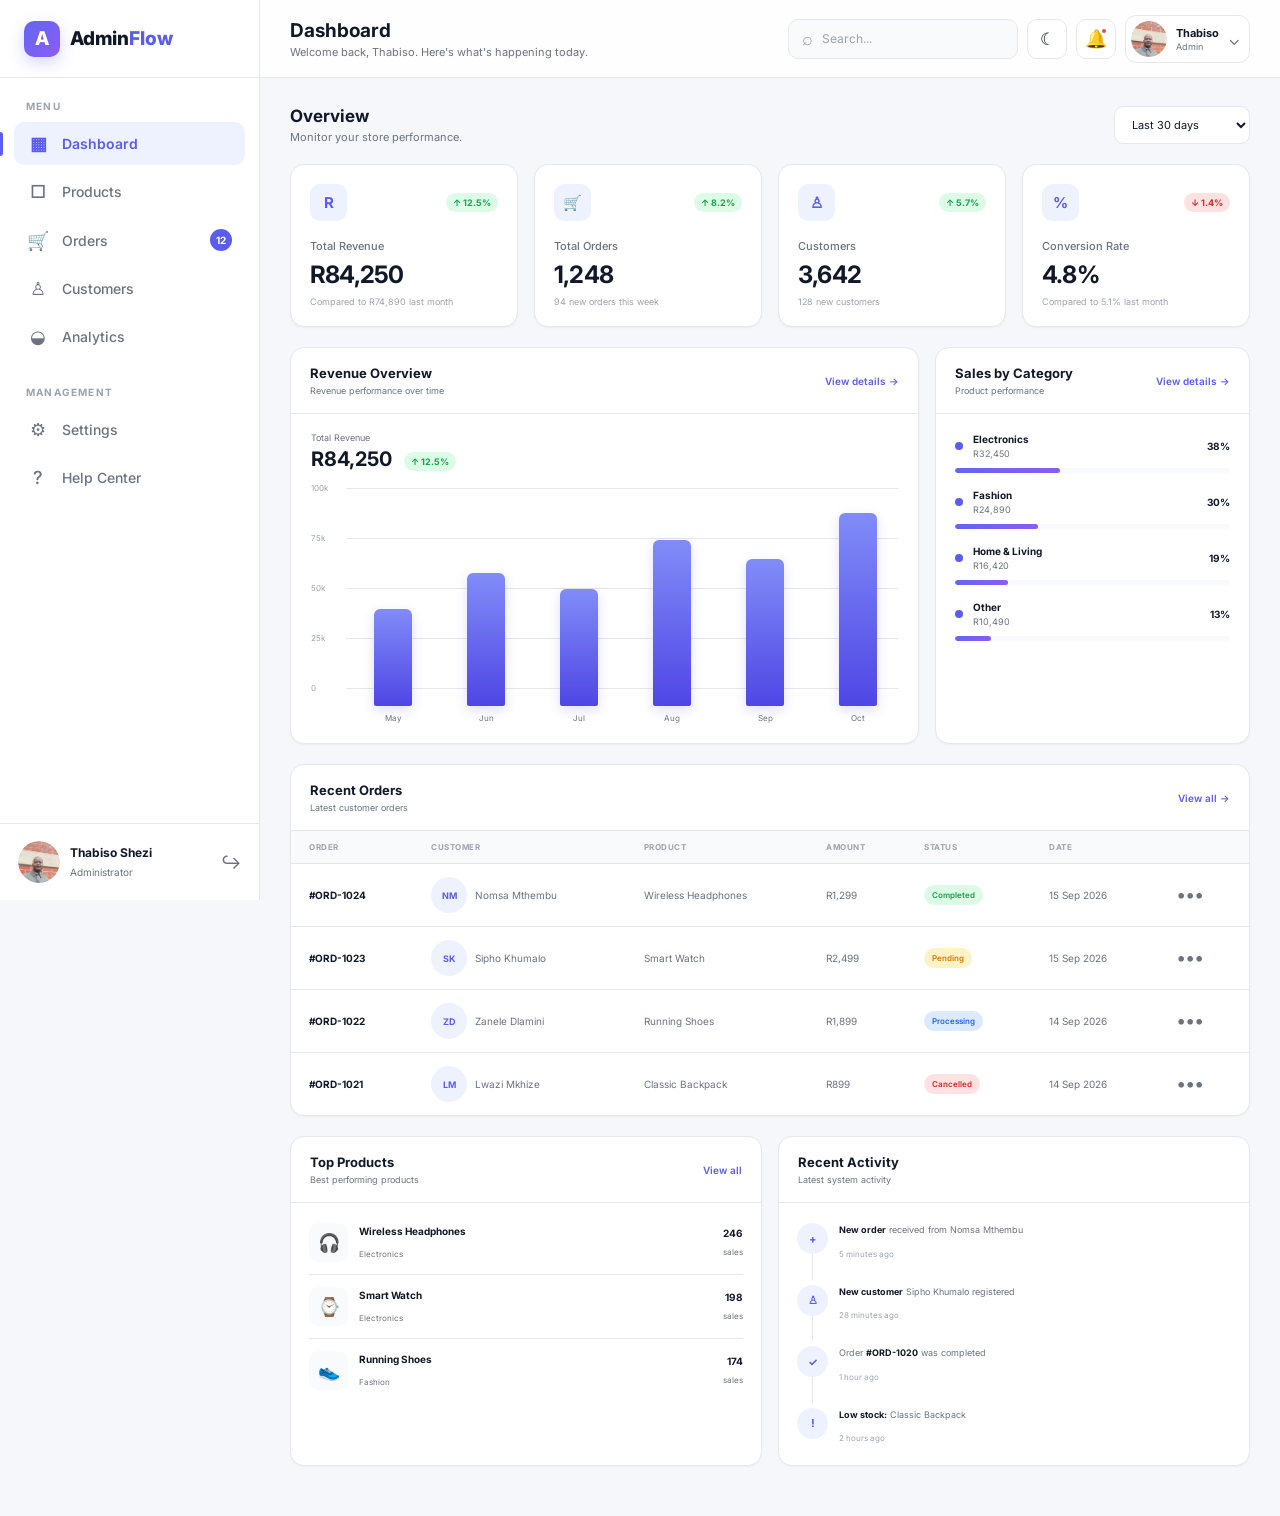
==== commit 7e63d90e: "Update profile images and product loading" ====
--- a/index.html
+++ b/index.html
@@ -125,21 +125,21 @@
 
         </nav>
 
-
         <!-- User -->
 
         <div class="sidebar-user">
 
             <div class="user-avatar">
-                TS
+                <img
+                    src="profile.jpg"
+                    alt="Thabiso Shezi"
+                    class="admin-profile-image"
+                >
             </div>
 
             <div class="user-info">
-
                 <strong>Thabiso Shezi</strong>
-
                 <span>Administrator</span>
-
             </div>
 
             <button
@@ -227,33 +227,95 @@
 
                 <!-- Notification -->
 
+                <div class="notification-wrapper">
+
                 <button
                     class="header-btn notification-btn"
+                    id="notificationBtn"
                     aria-label="Notifications"
-                    title="Notifications"
+                    aria-expanded="false"
                 >
-
-                    ♢
-
-                    <span class="notification-dot"></span>
-
+                    🔔
+                    <span class="notification-dot" id="notificationDot"></span>
                 </button>
 
+                <div class="notification-dropdown" id="notificationDropdown">
+
+                    <div class="notification-header">
+                        <div>
+                            <h3>Notifications</h3>
+                            <span>3 unread</span>
+                        </div>
+
+                        <button id="markAllRead">
+                            Mark all as read
+                        </button>
+                    </div>
+
+                    <div class="notification-list">
+
+                        <div class="notification-item unread">
+                            <div class="notification-item-icon">
+                                🛒
+                            </div>
+
+                            <div class="notification-content">
+                                <strong>New order received</strong>
+                                <p>Order #ORD-1025 has been placed.</p>
+                                <span>5 minutes ago</span>
+                            </div>
+                        </div>
+
+                        <div class="notification-item unread">
+                            <div class="notification-item-icon">
+                                👤
+                            </div>
+
+                            <div class="notification-content">
+                                <strong>New customer</strong>
+                                <p>A new customer created an account.</p>
+                                <span>28 minutes ago</span>
+                            </div>
+                        </div>
+
+                        <div class="notification-item unread">
+                            <div class="notification-item-icon">
+                                ⚠
+                            </div>
+
+                            <div class="notification-content">
+                                <strong>Low stock</strong>
+                                <p>Classic Backpack is running low.</p>
+                                <span>2 hours ago</span>
+                            </div>
+                        </div>
+
+                    </div>
+
+                    <a href="notifications.html" class="notification-footer">
+                        View all notifications →
+                    </a>
+
+                </div>
+
+             </div>
+
 
                 <!-- Profile -->
 
                 <button class="profile-button">
 
                     <div class="profile-avatar">
-                        TS
+                        <img
+                            src="profile.jpg"
+                            alt="Thabiso Shezi"
+                            class="admin-profile-image"
+                        >
                     </div>
 
                     <div class="profile-details">
-
                         <strong>Thabiso</strong>
-
                         <span>Admin</span>
-
                     </div>
 
                     <span class="profile-arrow">⌄</span>
@@ -479,9 +541,9 @@
                         </div>
 
 
-                        <button class="card-menu">
-                            •••
-                        </button>
+                        <a href="revenue.html" class="view-all">
+                            View details →
+                        </a>
 
                     </div>
 
@@ -626,9 +688,9 @@
 
                         </div>
 
-                        <button class="card-menu">
-                            •••
-                        </button>
+                        <a href="sales.html" class="view-all">
+                            View details →
+                        </a>
 
                     </div>
 
@@ -863,12 +925,36 @@
                             </td>
 
                             <td>
-                                <button class="table-action">
-                                    •••
+                                <div class="order-action-wrapper">
+
+                                    <button
+                                    class="table-action"
+                                    aria-label="Order actions"
+                                        aria-expanded="false"
+                                 >
+                                        •••
                                 </button>
-                            </td>
-
+
+                                    <div class="order-action-menu">
+
+                                        <a href="orders.html">
+                                            View Order
+                                        </a>
+
+                                        <a href="update-order-status.html?id=ORD-1024">
+                                            Update Status
+                                        </a>
+
+                                        <a href="customers.html">
+                                            View Customer
+                                        </a>
+
+                                    </div>
+
+                                </div>
+                            </td>
                         </tr>
+
 
 
                         <tr>
@@ -915,9 +1001,33 @@
 
                             <td>
 
-                                <button class="table-action">
+                                <div class="order-action-wrapper">
+
+                                <button
+                                    class="table-action"
+                                    aria-label="Order actions"
+                                    aria-expanded="false"
+                                >
                                     •••
                                 </button>
+
+                                <div class="order-action-menu">
+
+                                    <a href="orders.html">
+                                        View Order
+                                    </a>
+
+                                    <a href="update-order-status.html?id=ORD-1023">
+                                        Update Status
+                                    </a>
+
+                                    <a href="customers.html">
+                                        View Customer
+                                    </a>
+
+                                </div>
+
+                            </div>
 
                             </td>
 
@@ -968,9 +1078,33 @@
 
                             <td>
 
-                                <button class="table-action">
-                                    •••
-                                </button>
+                                <div class="order-action-wrapper">
+
+                                    <button
+                                        class="table-action"
+                                        aria-label="Order actions"
+                                        aria-expanded="false"
+                                    >
+                                        •••
+                                    </button>
+
+                                    <div class="order-action-menu">
+
+                                        <a href="orders.html">
+                                            View Order
+                                        </a>
+
+                                        <a href="update-order-status.html?id=ORD-1022">
+                                            Update Status
+                                        </a>
+
+                                        <a href="customers.html">
+                                            View Customer
+                                        </a>
+
+                                    </div>
+
+                                </div>
 
                             </td>
 
@@ -1021,9 +1155,33 @@
 
                             <td>
 
-                                <button class="table-action">
-                                    •••
-                                </button>
+                                <div class="order-action-wrapper">
+
+                                        <button
+                                            class="table-action"
+                                            aria-label="Order actions"
+                                            aria-expanded="false"
+                                        >
+                                            •••
+                                        </button>
+
+                                        <div class="order-action-menu">
+
+                                            <a href="orders.html">
+                                                View Order
+                                            </a>
+
+                                            <a href="update-order-status.html?id=ORD-1021">
+                                                Update Status
+                                            </a>
+
+                                            <a href="customers.html">
+                                                View Customer
+                                            </a>
+
+                                        </div>
+
+                                    </div>
 
                             </td>
 
--- a/style.css
+++ b/style.css
@@ -927,9 +927,7 @@
 .card-menu,
 .table-action {
     background: transparent;
-
     color: var(--text-secondary);
-
     letter-spacing: 1px;
 }
 
@@ -5903,4 +5901,807 @@
     .help-search input {
         padding-right: 15px;
     }
+}
+
+/* ==========================================
+   NOTIFICATIONS
+========================================== */
+
+.notification-wrapper {
+    position: relative;
+}
+
+.notification-btn {
+    position: relative;
+    font-size: 18px;
+    cursor: pointer;
+}
+
+.notification-dot {
+    position: absolute;
+    width: 8px;
+    height: 8px;
+    top: 7px;
+    right: 7px;
+    background: #ef4444;
+    border-radius: 50%;
+    border: 2px solid var(--card-bg, #fff);
+}
+
+/* Dropdown */
+
+.notification-dropdown {
+    position: absolute;
+    top: calc(100% + 15px);
+    right: 0;
+
+    width: 360px;
+
+    background: var(--card-bg, #fff);
+    border: 1px solid var(--border-color, #e2e8f0);
+    border-radius: 16px;
+
+    box-shadow:
+        0 20px 45px rgba(0, 0, 0, 0.15);
+
+    overflow: hidden;
+
+    opacity: 0;
+    visibility: hidden;
+    transform: translateY(-10px);
+
+    transition: 0.25s ease;
+
+    z-index: 1000;
+}
+
+.notification-dropdown.show {
+    opacity: 1;
+    visibility: visible;
+    transform: translateY(0);
+}
+
+/* Header */
+
+.notification-header {
+    display: flex;
+    align-items: center;
+    justify-content: space-between;
+
+    padding: 18px 20px;
+
+    border-bottom:
+        1px solid var(--border-color, #e2e8f0);
+}
+
+.notification-header h3 {
+    margin: 0 0 3px;
+    font-size: 16px;
+}
+
+.notification-header span {
+    font-size: 12px;
+    color: var(--text-muted, #64748b);
+}
+
+.notification-header button {
+    border: none;
+    background: transparent;
+
+    color: var(--primary, #4f46e5);
+
+    font-size: 12px;
+    font-weight: 600;
+
+    cursor: pointer;
+}
+
+/* Notification */
+
+.notification-item {
+    display: flex;
+    gap: 12px;
+
+    padding: 16px 20px;
+
+    border-bottom:
+        1px solid var(--border-color, #e2e8f0);
+
+    transition: 0.2s ease;
+
+    cursor: pointer;
+}
+
+.notification-item:hover {
+    background: rgba(79, 70, 229, 0.05);
+}
+
+.notification-item.unread {
+    background: rgba(79, 70, 229, 0.06);
+}
+
+.notification-item-icon {
+    width: 40px;
+    height: 40px;
+
+    flex-shrink: 0;
+
+    display: flex;
+    align-items: center;
+    justify-content: center;
+
+    border-radius: 10px;
+
+    background: rgba(79, 70, 229, 0.1);
+}
+
+/* Text */
+
+.notification-content {
+    flex: 1;
+}
+
+.notification-content strong {
+    display: block;
+    margin-bottom: 4px;
+    font-size: 14px;
+}
+
+.notification-content p {
+    margin: 0 0 5px;
+
+    font-size: 13px;
+    line-height: 1.4;
+
+    color: var(--text-muted, #64748b);
+}
+
+.notification-content span {
+    font-size: 11px;
+    color: var(--text-muted, #94a3b8);
+}
+
+/* Footer */
+
+.notification-footer {
+    display: block;
+
+    padding: 14px;
+
+    text-align: center;
+
+    color: var(--primary, #4f46e5);
+
+    text-decoration: none;
+
+    font-size: 13px;
+    font-weight: 600;
+}
+
+.notification-footer:hover {
+    background: rgba(79, 70, 229, 0.05);
+}
+
+/* Mobile */
+
+@media (max-width: 600px) {
+
+    .notification-dropdown {
+        position: fixed;
+
+        top: 75px;
+        left: 15px;
+        right: 15px;
+
+        width: auto;
+    }
+}
+
+/* ==========================================
+   PRODUCT PAGE ACTIONS
+========================================== */
+
+.products-page-actions {
+    display: flex;
+    align-items: center;
+    justify-content: flex-end;
+    gap: 12px;
+    margin-left: auto;
+}
+
+.back-dashboard-btn {
+    display: inline-flex;
+    align-items: center;
+    justify-content: center;
+
+    padding: 11px 16px;
+
+    border: 1px solid var(--border-color, #e2e8f0);
+    border-radius: 10px;
+
+    background: var(--card-bg, #ffffff);
+    color: var(--primary, #4f46e5);
+
+    font-size: 13px;
+    font-weight: 600;
+
+    text-decoration: none;
+
+    transition:
+        transform 0.2s ease,
+        background 0.2s ease,
+        border-color 0.2s ease;
+}
+
+.back-dashboard-btn:hover {
+    transform: translateY(-2px);
+    background: rgba(79, 70, 229, 0.06);
+    border-color: var(--primary, #4f46e5);
+}
+
+
+/* ==========================================
+   HIDE BACK BUTTON ON MOBILE
+========================================== */
+
+@media (max-width: 768px) {
+
+    .back-dashboard-btn {
+        display: none;
+    }
+
+}
+
+
+
+/* ==========================================
+   RECENT ORDER ACTION MENU
+========================================== */
+
+.order-action-wrapper {
+    position: relative;
+    display: inline-flex;
+    justify-content: center;
+    align-items: center;
+}
+
+/* Three-dot button */
+.table-action {
+    width: 36px;
+    height: 36px;
+
+    display: inline-flex;
+    align-items: center;
+    justify-content: center;
+
+    border: 1px solid transparent;
+    border-radius: 9px;
+
+    background: transparent;
+    color: var(--text-secondary, #64748b);
+
+    font-size: 18px;
+    font-weight: 700;
+    line-height: 1;
+
+    cursor: pointer;
+
+    transition:
+        background 0.2s ease,
+        color 0.2s ease,
+        border-color 0.2s ease;
+}
+
+.table-action:hover,
+.table-action[aria-expanded="true"] {
+    background: rgba(79, 70, 229, 0.08);
+    color: var(--primary, #4f46e5);
+    border-color: rgba(79, 70, 229, 0.15);
+}
+
+
+/* ==========================================
+   DROPDOWN
+========================================== */
+
+.order-action-menu {
+    position: absolute;
+
+    top: calc(100% + 8px);
+    right: 0;
+
+    width: 175px;
+
+    padding: 6px;
+
+    background: var(--card-bg, #ffffff);
+
+    border: 1px solid var(--border-color, #e2e8f0);
+    border-radius: 12px;
+
+    box-shadow:
+        0 10px 30px rgba(15, 23, 42, 0.12);
+
+    z-index: 100;
+
+    /* Hidden by default */
+    opacity: 0;
+    visibility: hidden;
+    transform: translateY(-6px);
+
+    pointer-events: none;
+
+    transition:
+        opacity 0.18s ease,
+        visibility 0.18s ease,
+        transform 0.18s ease;
+}
+
+
+/* Show menu */
+.order-action-wrapper.active .order-action-menu {
+    opacity: 1;
+    visibility: visible;
+    transform: translateY(0);
+
+    pointer-events: auto;
+}
+
+
+/* ==========================================
+   MENU ITEMS
+========================================== */
+
+.order-action-menu a,
+.order-action-menu button {
+    width: 100%;
+
+    display: flex;
+    align-items: center;
+
+    padding: 10px 12px;
+
+    border: 0;
+    border-radius: 8px;
+
+    background: transparent;
+    color: var(--text-primary, #1e293b);
+
+    font-family: inherit;
+    font-size: 13px;
+    font-weight: 500;
+
+    text-align: left;
+    text-decoration: none;
+
+    cursor: pointer;
+
+    transition:
+        background 0.2s ease,
+        color 0.2s ease;
+}
+
+.order-action-menu a:hover,
+.order-action-menu button:hover {
+    background: rgba(79, 70, 229, 0.08);
+    color: var(--primary, #4f46e5);
+}
+
+
+/* ==========================================
+   DARK MODE
+========================================== */
+
+body.dark-mode .order-action-menu {
+    background: #111827;
+    border-color: #253047;
+
+    box-shadow:
+        0 14px 35px rgba(0, 0, 0, 0.35);
+}
+
+body.dark-mode .order-action-menu a,
+body.dark-mode .order-action-menu button {
+    color: #e5e7eb;
+}
+
+body.dark-mode .order-action-menu a:hover,
+body.dark-mode .order-action-menu button:hover {
+    background: rgba(99, 102, 241, 0.15);
+    color: #a5b4fc;
+}
+
+
+/* ==========================================
+   MOBILE
+========================================== */
+
+@media (max-width: 768px) {
+
+    .order-action-menu {
+        width: 165px;
+        right: 0;
+    }
+
+}
+
+/* ==========================================
+   ADMIN PROFILE PHOTO
+========================================== */
+
+.user-avatar,
+.profile-avatar {
+    overflow: hidden;
+    padding: 0;
+    flex-shrink: 0;
+}
+
+.admin-profile-image {
+    width: 100%;
+    height: 100%;
+    display: block;
+    object-fit: cover;
+    object-position: center;
+}
+
+.user-avatar {
+    width: 42px;
+    height: 42px;
+    border-radius: 50%;
+    overflow: hidden;
+    flex-shrink: 0;
+    padding: 0;
+}
+
+/* =========================
+   ADMIN PROFILE IMAGE
+========================= */
+
+.user-avatar,
+.profile-avatar {
+    overflow: hidden;
+    padding: 0;
+}
+
+.admin-profile-image {
+    width: 100%;
+    height: 100%;
+    display: block;
+    object-fit: cover;
+    object-position: center;
+}
+
+.admin-profile-image {
+    width: 100%;
+    height: 100%;
+    display: block;
+    object-fit: cover;
+    object-position: center;
+    border-radius: 50%;
+}
+
+/* ==========================================
+   ADMIN REAL PROFILE PHOTO
+========================================== */
+
+.user-avatar {
+    width: 40px;
+    height: 40px;
+    padding: 0;
+    overflow: hidden;
+    border-radius: 50%;
+    background: none;
+}
+
+.user-avatar .admin-profile-image {
+    width: 100%;
+    height: 100%;
+    display: block;
+    object-fit: cover;
+    object-position: center;
+    border-radius: inherit;
+}
+
+.profile-avatar {
+    width: 34px;
+    height: 34px;
+    padding: 0;
+    overflow: hidden;
+    border-radius: 50%;
+    background: none;
+}
+
+.profile-avatar .admin-profile-image {
+    width: 100%;
+    height: 100%;
+    display: block;
+    object-fit: cover;
+    object-position: center;
+}
+
+.profile-avatar {
+    width: 34px;
+    height: 34px;
+
+    border-radius: 50%;
+    overflow: hidden;
+
+    font-size: 10px;
+}
+
+/* ==========================================
+   ADMIN PROFILE PHOTOS
+========================================== */
+
+.user-avatar,
+.profile-avatar {
+    padding: 0;
+    overflow: hidden;
+    border-radius: 50%;
+    flex-shrink: 0;
+    background: transparent;
+}
+
+/* Bottom-left */
+.user-avatar {
+    width: 42px;
+    height: 42px;
+}
+
+/* Top-right */
+.profile-avatar {
+    width: 36px;
+    height: 36px;
+}
+
+.user-avatar .admin-profile-image,
+.profile-avatar .admin-profile-image {
+    width: 100%;
+    height: 100%;
+    display: block;
+    object-fit: cover;
+    object-position: center;
+    border-radius: 50%;
+}
+
+/* ==========================================
+   ADMIN PROFILE PICTURES - FINAL FIX
+========================================== */
+
+.user-avatar,
+.profile-avatar {
+    padding: 0 !important;
+    overflow: hidden !important;
+    border-radius: 50% !important;
+    background: transparent !important;
+    flex-shrink: 0;
+}
+
+/* Bottom-left picture */
+.user-avatar {
+    width: 42px !important;
+    height: 42px !important;
+}
+
+/* Top-right picture */
+.profile-avatar {
+    width: 36px !important;
+    height: 36px !important;
+}
+
+.admin-profile-image {
+    width: 100% !important;
+    height: 100% !important;
+    display: block !important;
+    object-fit: cover !important;
+    object-position: center !important;
+    border-radius: 50% !important;
+}
+
+/* ADMIN PROFILE PHOTO */
+
+.user-avatar,
+.profile-avatar {
+    padding: 0 !important;
+    overflow: hidden !important;
+    border-radius: 50% !important;
+    background: transparent !important;
+}
+
+.user-avatar {
+    width: 42px !important;
+    height: 42px !important;
+}
+
+.profile-avatar {
+    width: 36px !important;
+    height: 36px !important;
+}
+
+.admin-profile-image {
+    width: 100% !important;
+    height: 100% !important;
+    display: block !important;
+    object-fit: cover !important;
+    object-position: center !important;
+}
+
+/* =====================================================
+   ADMIN PROFILE IMAGES
+   ===================================================== */
+
+/* Bottom-left avatar */
+.user-avatar {
+    width: 42px !important;
+    height: 42px !important;
+    border-radius: 50% !important;
+    overflow: hidden !important;
+    padding: 0 !important;
+    background: transparent !important;
+}
+
+/* Top-right avatar */
+.profile-avatar {
+    width: 36px !important;
+    height: 36px !important;
+    border-radius: 50% !important;
+    overflow: hidden !important;
+    padding: 0 !important;
+    background: transparent !important;
+}
+
+/* Actual photo */
+.user-avatar img,
+.profile-avatar img,
+.admin-profile-image {
+    width: 100% !important;
+    height: 100% !important;
+    max-width: none !important;
+    display: block !important;
+    object-fit: cover !important;
+    object-position: center !important;
+    border-radius: 50% !important;
+}
+
+/* ==========================================
+   PROFILE IMAGE FIX
+========================================== */
+
+.user-avatar,
+.profile-avatar {
+    position: relative;
+    overflow: hidden !important;
+    padding: 0 !important;
+    background: none !important;
+}
+
+.user-avatar {
+    width: 42px !important;
+    height: 42px !important;
+    min-width: 42px;
+    border-radius: 50% !important;
+}
+
+.profile-avatar {
+    width: 36px !important;
+    height: 36px !important;
+    min-width: 36px;
+    border-radius: 50% !important;
+}
+
+.admin-profile-image {
+    position: absolute !important;
+    inset: 0 !important;
+
+    width: 100% !important;
+    height: 100% !important;
+
+    display: block !important;
+
+    object-fit: cover !important;
+    object-position: center !important;
+
+    opacity: 1 !important;
+    visibility: visible !important;
+
+    border-radius: inherit !important;
+}
+
+
+/* =====================================================
+   ADMIN PROFILE PHOTO
+   ===================================================== */
+
+.user-avatar,
+.profile-avatar {
+    position: relative;
+    padding: 0;
+    overflow: hidden;
+    background: transparent;
+    color: transparent;
+}
+
+/* Bottom-left sidebar photo */
+.user-avatar {
+    width: 38px;
+    height: 38px;
+    min-width: 38px;
+    border-radius: 50%;
+}
+
+/* Top-right header photo */
+.profile-avatar {
+    width: 31px;
+    height: 31px;
+    min-width: 31px;
+    border-radius: 50%;
+}
+
+/* Actual profile image */
+.admin-profile-image {
+    width: 100%;
+    height: 100%;
+
+    display: block;
+
+    object-fit: cover;
+    object-position: center;
+
+    border-radius: inherit;
+}
+
+/* ==========================================
+   PRODUCT CLICK LOADER
+========================================== */
+
+.product-click-loader {
+    position: fixed;
+    inset: 0;
+    z-index: 9999;
+
+    display: flex;
+    flex-direction: column;
+    align-items: center;
+    justify-content: center;
+    gap: 14px;
+
+    background: rgba(255, 255, 255, 0.82);
+    backdrop-filter: blur(6px);
+
+    opacity: 0;
+    visibility: hidden;
+    pointer-events: none;
+
+    transition:
+        opacity 0.25s ease,
+        visibility 0.25s ease;
+}
+
+.product-click-loader.active {
+    opacity: 1;
+    visibility: visible;
+    pointer-events: auto;
+}
+
+.product-loader-spinner {
+    width: 42px;
+    height: 42px;
+
+    border: 4px solid #e5e7eb;
+    border-top-color: #6366f1;
+    border-radius: 50%;
+
+    animation: productSpin 0.7s linear infinite;
+}
+
+.product-click-loader p {
+    margin: 0;
+    font-size: 14px;
+    font-weight: 600;
+}
+
+@keyframes productSpin {
+    to {
+        transform: rotate(360deg);
+    }
 }
